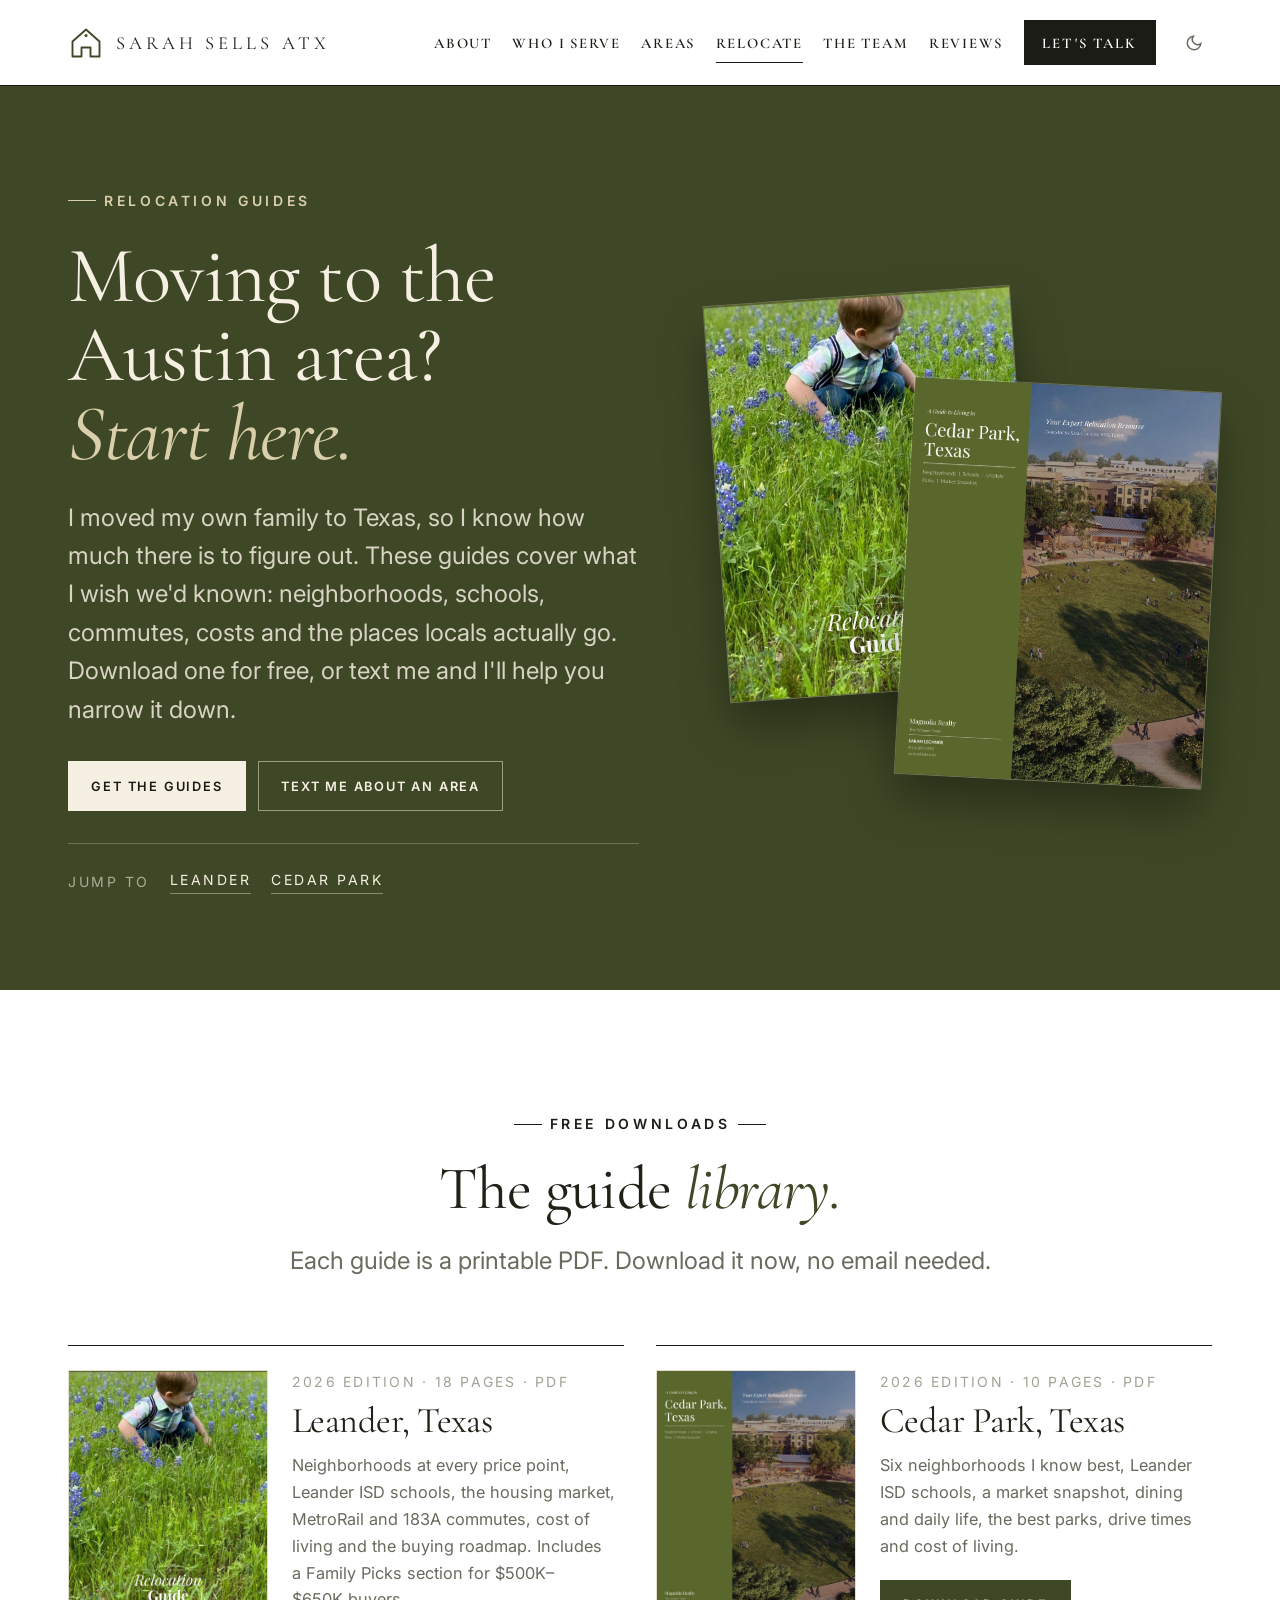
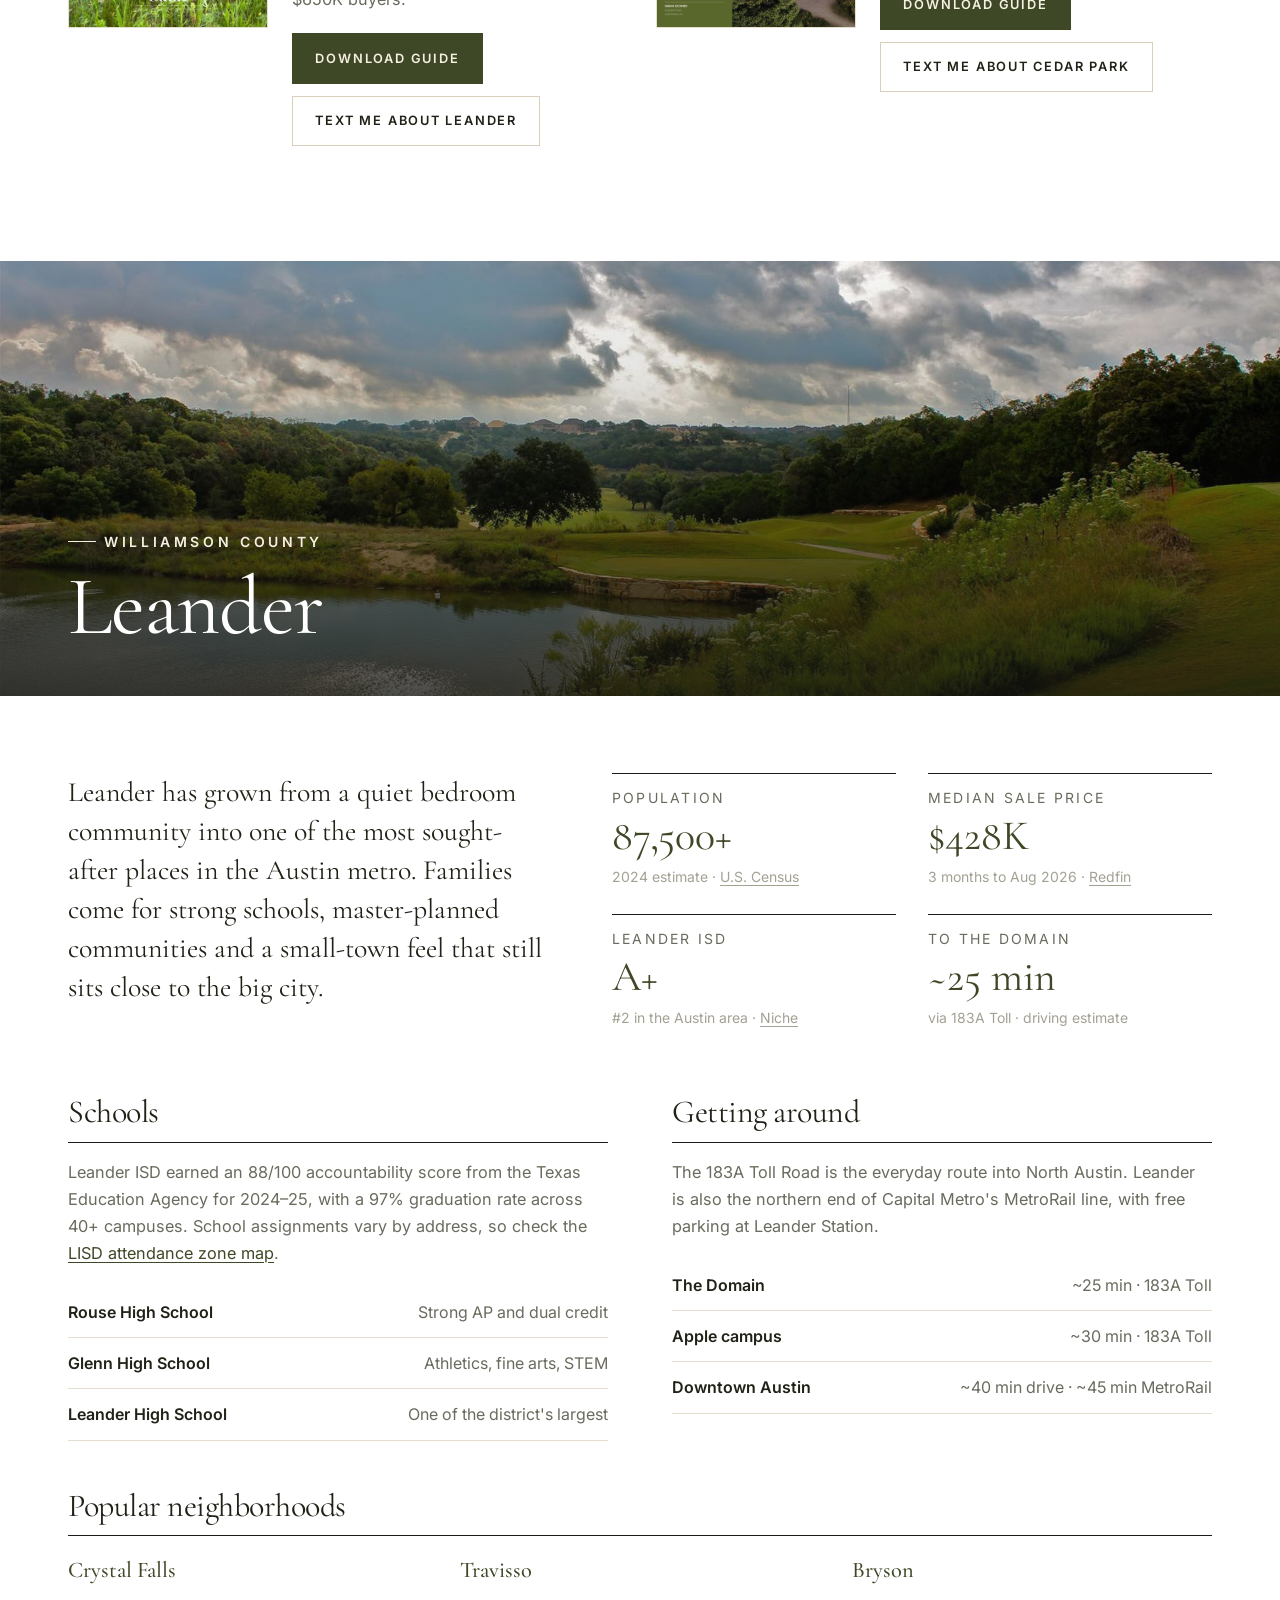
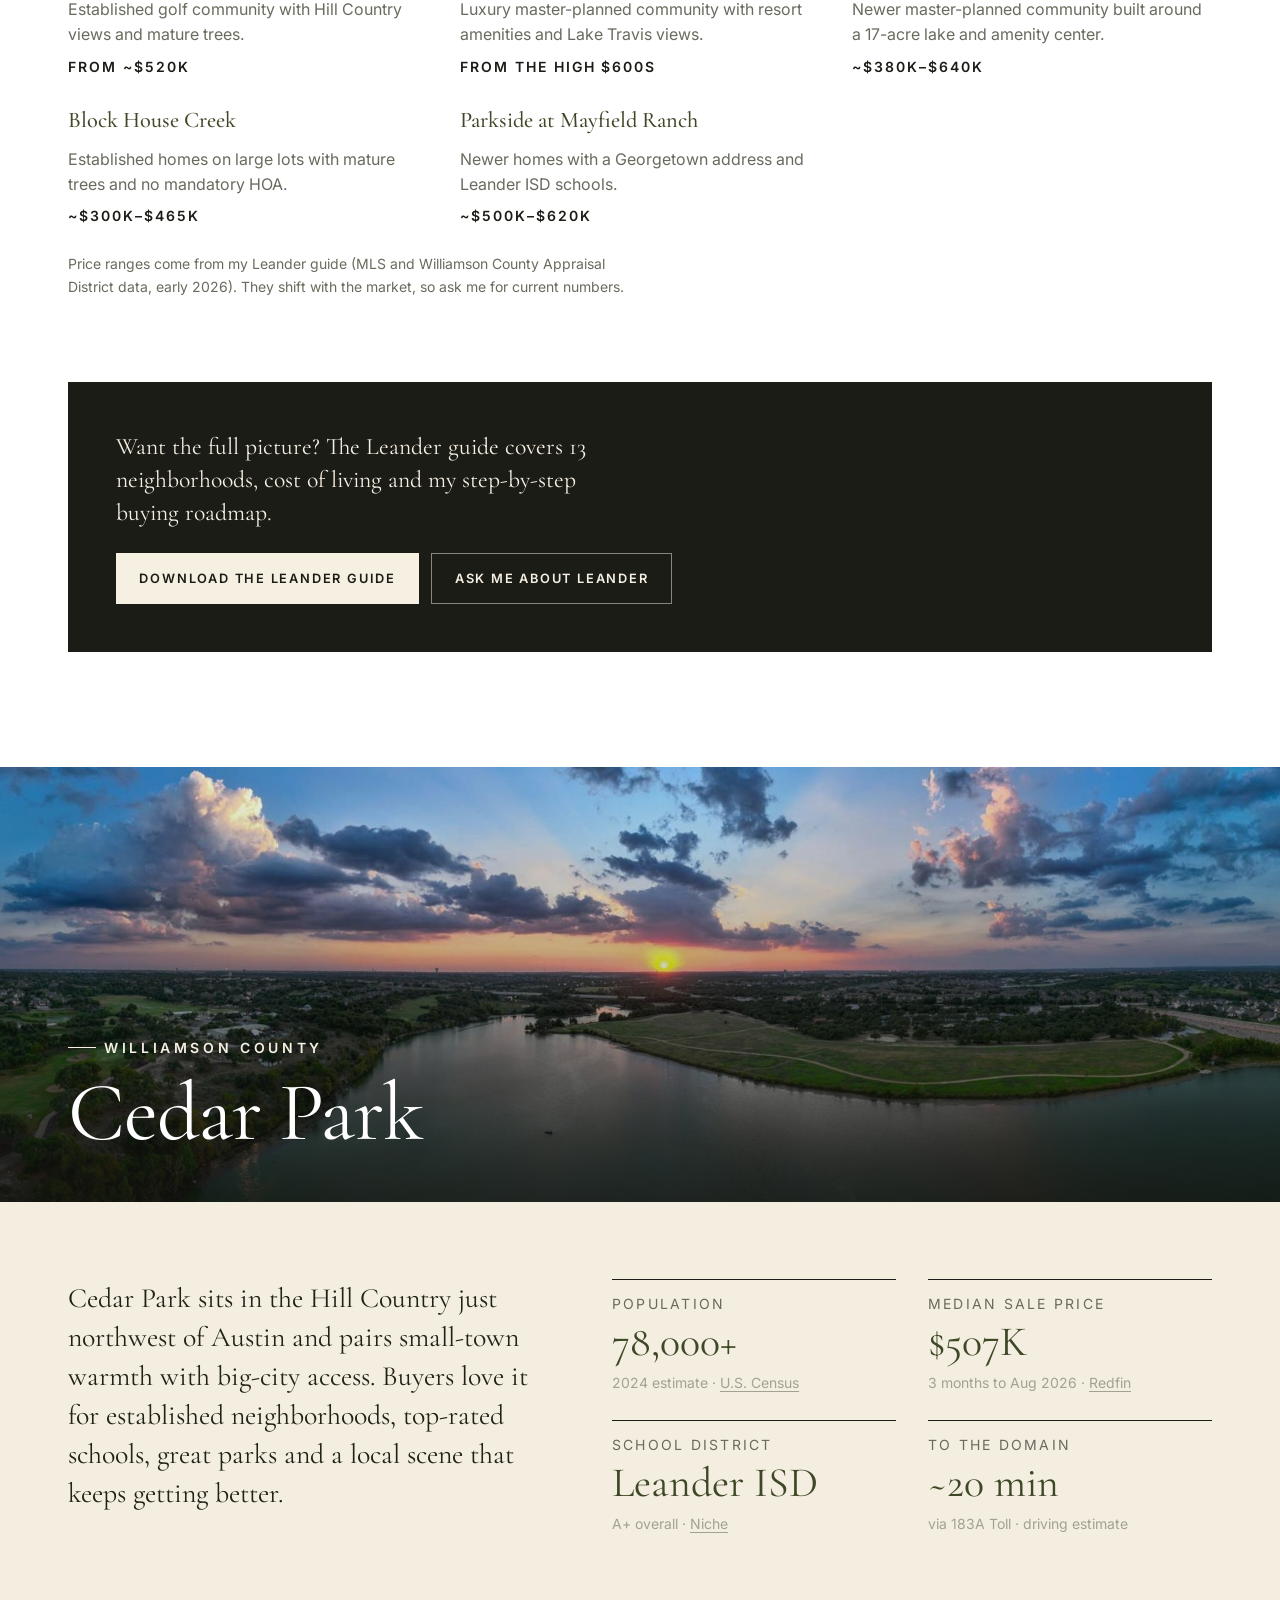
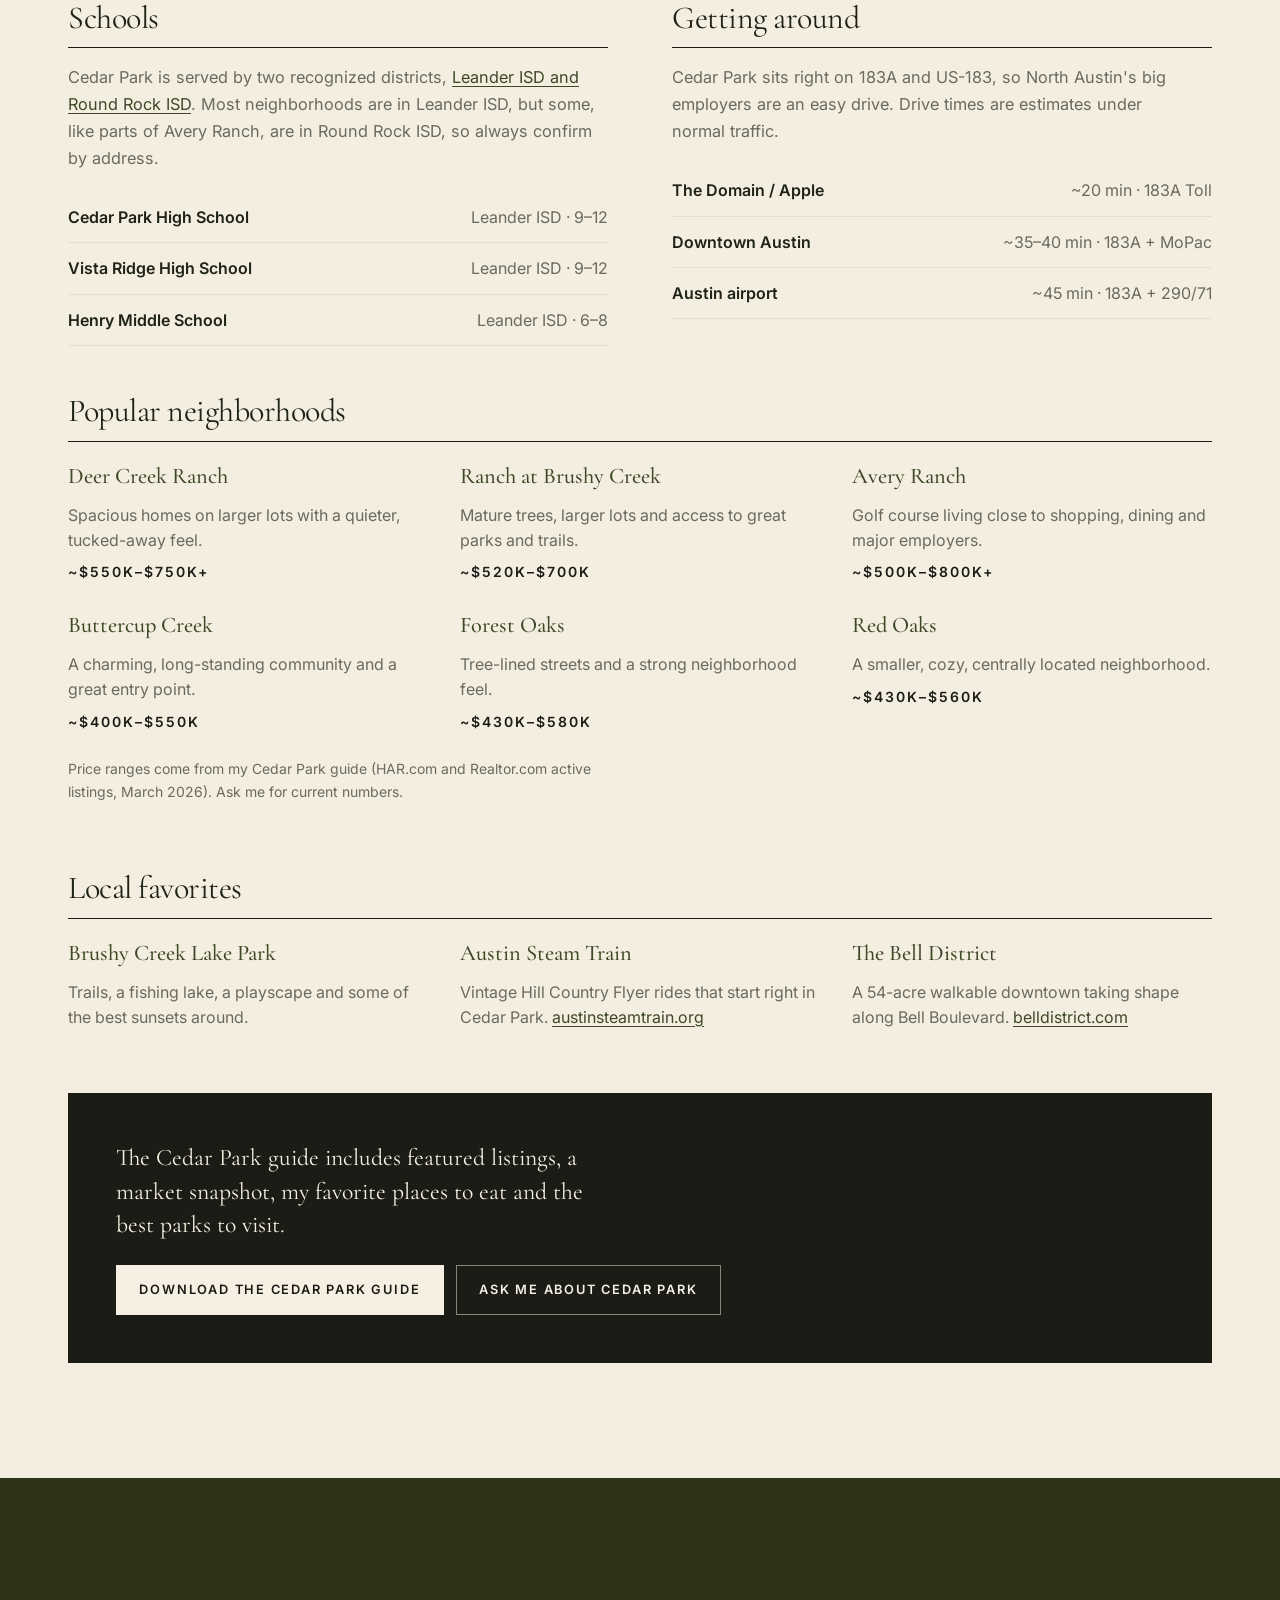
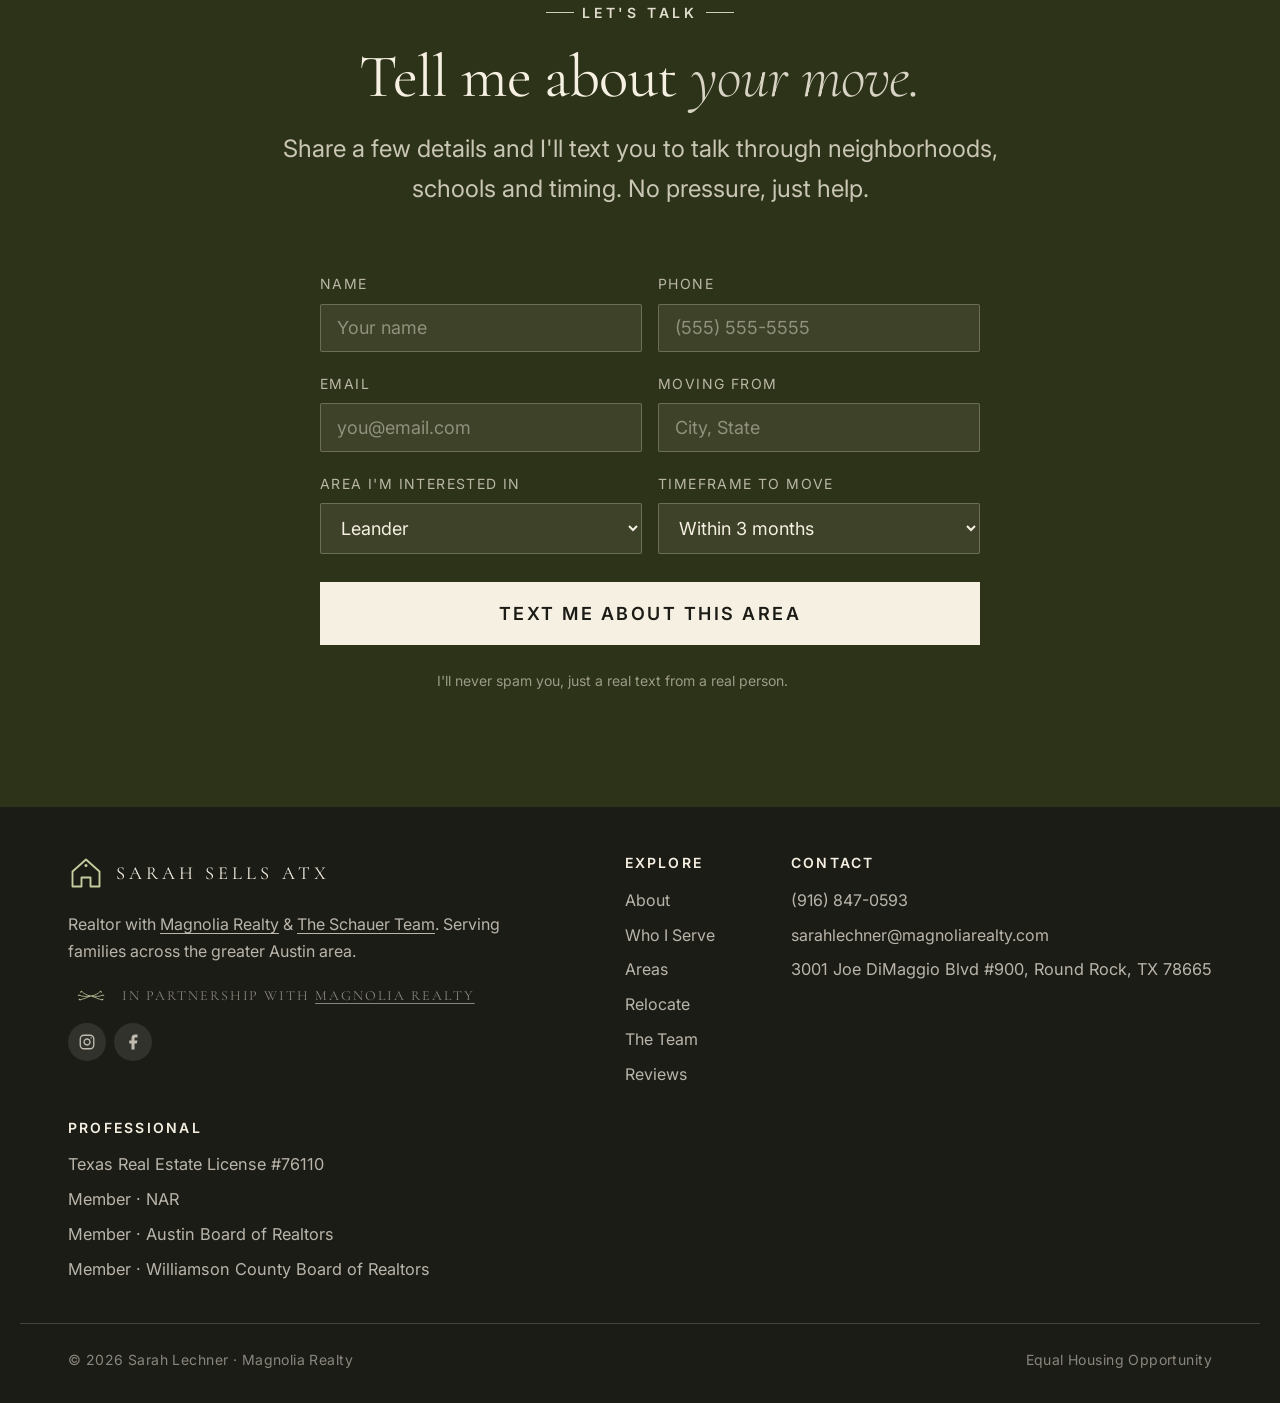
==== relocate/index.html @ 3e6d8629 "Add Relocate page with Leander (combined) and Cedar Park guides, area overviews, lead form; add Relo" ====
<!doctype html>
<html lang="en">
<head>
  <meta charset="utf-8" />
  <meta name="viewport" content="width=device-width, initial-scale=1" />
  <title>Relocating to Leander &amp; Cedar Park, TX | Free Relocation Guides | Sarah Lechner</title>
  <meta name="description" content="Free relocation guides for Leander and Cedar Park, Texas from Sarah Lechner, Realtor with Magnolia Realty and The Schauer Team. Neighborhoods, schools, commutes and cost of living." />
  <meta name="theme-color" content="#3f4826" />
  <meta property="og:type" content="website" />
  <meta property="og:title" content="Relocation Guides | Sarah Sells ATX" />
  <meta property="og:description" content="Free Leander and Cedar Park relocation guides: neighborhoods, schools, commutes and cost of living." />
  <meta property="og:image" content="https://www.sarahsellsatx.com/assets/images/relocate/leander-area.jpg" />
  <meta property="og:url" content="https://www.sarahsellsatx.com/relocate/" />
  <link rel="icon" type="image/svg+xml" href="../assets/favicon.svg" />
  <link rel="icon" type="image/png" sizes="32x32" href="../assets/favicon-32.png" />
  <link rel="apple-touch-icon" sizes="180x180" href="../assets/apple-touch-icon.png" />
  <link rel="preconnect" href="https://fonts.googleapis.com" />
  <link rel="preconnect" href="https://fonts.gstatic.com" crossorigin />
  <link href="https://fonts.googleapis.com/css2?family=Cormorant+Garamond:ital,wght@0,400;0,500;0,600;1,400;1,500&family=Fraunces:ital,opsz,wght@0,9..144,300..600;1,9..144,300..600&family=Inter:wght@400;500;600&display=swap" rel="stylesheet" />
  <link rel="stylesheet" href="../styles.css" />
  <link rel="stylesheet" href="../styles-open-house.css" />
  <link rel="stylesheet" href="../styles-relocate.css" />
</head>
<body>
  <header class="site-header" id="top">
    <div class="container inner">
      <a href="../index.html#top" class="brand" aria-label="Sarah Sells ATX, home">
        <svg class="brand-mark" viewBox="0 0 48 48" fill="none" xmlns="http://www.w3.org/2000/svg" aria-hidden="true">
          <path d="M24 6 L6 22 V42 H18 V30 H30 V42 H42 V22 Z" stroke="currentColor" stroke-width="2.5" stroke-linejoin="round"/>
          <circle cx="24" cy="14" r="2" fill="currentColor"/>
        </svg>
        <span class="brand-text">Sarah Sells ATX</span>
      </a>

      <nav class="nav" id="primary-nav" aria-label="Primary">
        <a href="../index.html#about">About</a>
        <a href="../index.html#serve">Who I Serve</a>
        <a href="../index.html#areas">Areas</a>
        <a href="./" aria-current="page">Relocate</a>
        <a href="../index.html#team">The Team</a>
        <a href="../index.html#reviews">Reviews</a>
        <a href="#connect" class="nav-cta">Let's talk</a>
        <button class="theme-toggle" data-theme-toggle aria-label="Switch to dark mode">
          <svg width="18" height="18" viewBox="0 0 24 24" fill="none" stroke="currentColor" stroke-width="2"><path d="M21 12.79A9 9 0 1 1 11.21 3 7 7 0 0 0 21 12.79z"/></svg>
        </button>
      </nav>

      <button class="menu-toggle" aria-label="Open menu" aria-expanded="false" aria-controls="primary-nav">
        <svg width="20" height="20" viewBox="0 0 24 24" fill="none" stroke="currentColor" stroke-width="2" stroke-linecap="round"><path d="M3 6h18M3 12h18M3 18h18"/></svg>
      </button>
    </div>
  </header>

  <main>
    <!-- ============ HERO ============ -->
    <section class="rl-hero">
      <div class="container rl-hero-grid">
        <div class="rl-hero-copy">
          <span class="eyebrow">Relocation Guides</span>
          <h1>Moving to the Austin area? <em>Start here.</em></h1>
          <p class="rl-lede">I moved my own family to Texas, so I know how much there is to figure out. These guides cover what I wish we'd known: neighborhoods, schools, commutes, costs and the places locals actually go. Download one for free, or text me and I'll help you narrow it down.</p>
          <div class="rl-hero-cta">
            <a href="#guides" class="btn btn--primary">Get the guides</a>
            <a href="#connect" class="btn btn--ghost">Text me about an area</a>
          </div>
          <nav class="rl-jump" aria-label="Jump to an area">
            <span>Jump to</span>
            <a href="#leander">Leander</a>
            <a href="#cedar-park">Cedar Park</a>
          </nav>
        </div>
        <div class="rl-hero-covers" aria-hidden="true">
          <img src="../assets/images/relocate/leander-guide-cover.jpg" alt="" class="rl-cover rl-cover--back" width="935" height="1210" />
          <img src="../assets/images/relocate/cedar-park-guide-cover.jpg" alt="" class="rl-cover rl-cover--front" width="935" height="1210" />
        </div>
      </div>
    </section>

    <!-- ============ GUIDE LIBRARY ============ -->
    <section class="rl-guides" id="guides">
      <div class="container">
        <div class="section-header" data-reveal>
          <span class="eyebrow">Free Downloads</span>
          <h2>The guide <em>library.</em></h2>
          <p>Each guide is a printable PDF. Download it now, no email needed.</p>
        </div>

        <div class="rl-guide-grid">
          <article class="rl-guide" data-reveal>
            <a href="../assets/guides/Leander-TX-Relocation-Guide-2026.pdf" target="_blank" rel="noopener" class="rl-guide-cover">
              <img src="../assets/images/relocate/leander-guide-cover.jpg" alt="Cover of the Leander, Texas Relocation Guide" loading="lazy" width="935" height="1210" />
            </a>
            <div class="rl-guide-body">
              <span class="rl-guide-meta">2026 Edition · 18 pages · PDF</span>
              <h3>Leander, Texas</h3>
              <p>Neighborhoods at every price point, Leander ISD schools, the housing market, MetroRail and 183A commutes, cost of living and the buying roadmap. Includes a Family Picks section for $500K–$650K buyers.</p>
              <div class="rl-guide-actions">
                <a href="../assets/guides/Leander-TX-Relocation-Guide-2026.pdf" download class="btn btn--primary">Download guide</a>
                <a href="#connect" class="btn btn--ghost" data-area="Leander">Text me about Leander</a>
              </div>
            </div>
          </article>

          <article class="rl-guide" data-reveal>
            <a href="../assets/guides/Cedar-Park-TX-Relocation-Guide-2026.pdf" target="_blank" rel="noopener" class="rl-guide-cover">
              <img src="../assets/images/relocate/cedar-park-guide-cover.jpg" alt="Cover of the Cedar Park, Texas Relocation Guide" loading="lazy" width="935" height="1210" />
            </a>
            <div class="rl-guide-body">
              <span class="rl-guide-meta">2026 Edition · 10 pages · PDF</span>
              <h3>Cedar Park, Texas</h3>
              <p>Six neighborhoods I know best, Leander ISD schools, a market snapshot, dining and daily life, the best parks, drive times and cost of living.</p>
              <div class="rl-guide-actions">
                <a href="../assets/guides/Cedar-Park-TX-Relocation-Guide-2026.pdf" download class="btn btn--primary">Download guide</a>
                <a href="#connect" class="btn btn--ghost" data-area="Cedar Park">Text me about Cedar Park</a>
              </div>
            </div>
          </article>
        </div>
      </div>
    </section>

    <!-- ============ LEANDER ============ -->
    <section class="rl-area" id="leander">
      <div class="rl-area-banner">
        <img src="../assets/images/relocate/leander-area.jpg" alt="Hill Country view over the golf course pond at Crystal Falls in Leander" loading="lazy" />
        <div class="container rl-area-banner-inner">
          <span class="eyebrow">Williamson County</span>
          <h2>Leander</h2>
        </div>
      </div>

      <div class="container">
        <div class="rl-area-intro" data-reveal>
          <p class="rl-area-lede">Leander has grown from a quiet bedroom community into one of the most sought-after places in the Austin metro. Families come for strong schools, master-planned communities and a small-town feel that still sits close to the big city.</p>
          <dl class="rl-stats">
            <div><dt>Population</dt><dd>87,500+</dd><span>2024 estimate · <a href="https://www.census.gov/quickfacts/fact/table/leandercitytexas/PST045224" target="_blank" rel="noopener">U.S. Census</a></span></div>
            <div><dt>Median sale price</dt><dd>$428K</dd><span>3 months to Aug 2026 · <a href="https://www.redfin.com/city/30803/TX/Leander/housing-market" target="_blank" rel="noopener">Redfin</a></span></div>
            <div><dt>Leander ISD</dt><dd>A+</dd><span>#2 in the Austin area · <a href="https://www.niche.com/k12/d/leander-independent-school-district-tx/" target="_blank" rel="noopener">Niche</a></span></div>
            <div><dt>To The Domain</dt><dd>~25 min</dd><span>via 183A Toll · driving estimate</span></div>
          </dl>
        </div>

        <div class="rl-detail-grid">
          <div class="rl-detail" data-reveal>
            <h3>Schools</h3>
            <p>Leander ISD earned an 88/100 accountability score from the Texas Education Agency for 2024–25, with a 97% graduation rate across 40+ campuses. School assignments vary by address, so check the <a href="https://www.leanderisd.org/attendancezones" target="_blank" rel="noopener">LISD attendance zone map</a>.</p>
            <ul class="rl-list">
              <li><strong>Rouse High School</strong><span>Strong AP and dual credit</span></li>
              <li><strong>Glenn High School</strong><span>Athletics, fine arts, STEM</span></li>
              <li><strong>Leander High School</strong><span>One of the district's largest</span></li>
            </ul>
          </div>

          <div class="rl-detail" data-reveal>
            <h3>Getting around</h3>
            <p>The 183A Toll Road is the everyday route into North Austin. Leander is also the northern end of Capital Metro's MetroRail line, with free parking at Leander Station.</p>
            <ul class="rl-list">
              <li><strong>The Domain</strong><span>~25 min · 183A Toll</span></li>
              <li><strong>Apple campus</strong><span>~30 min · 183A Toll</span></li>
              <li><strong>Downtown Austin</strong><span>~40 min drive · ~45 min MetroRail</span></li>
            </ul>
          </div>

          <div class="rl-detail rl-detail--wide" data-reveal>
            <h3>Popular neighborhoods</h3>
            <ul class="rl-hoods">
              <li><strong>Crystal Falls</strong><span>Established golf community with Hill Country views and mature trees.</span><em>From ~$520K</em></li>
              <li><strong>Travisso</strong><span>Luxury master-planned community with resort amenities and Lake Travis views.</span><em>From the high $600s</em></li>
              <li><strong>Bryson</strong><span>Newer master-planned community built around a 17-acre lake and amenity center.</span><em>~$380K–$640K</em></li>
              <li><strong>Block House Creek</strong><span>Established homes on large lots with mature trees and no mandatory HOA.</span><em>~$300K–$465K</em></li>
              <li><strong>Parkside at Mayfield Ranch</strong><span>Newer homes with a Georgetown address and Leander ISD schools.</span><em>~$500K–$620K</em></li>
            </ul>
            <p class="rl-note">Price ranges come from my Leander guide (MLS and Williamson County Appraisal District data, early 2026). They shift with the market, so ask me for current numbers.</p>
          </div>
        </div>

        <div class="rl-area-cta" data-reveal>
          <p>Want the full picture? The Leander guide covers 13 neighborhoods, cost of living and my step-by-step buying roadmap.</p>
          <div class="rl-guide-actions">
            <a href="../assets/guides/Leander-TX-Relocation-Guide-2026.pdf" download class="btn btn--primary">Download the Leander guide</a>
            <a href="#connect" class="btn btn--ghost" data-area="Leander">Ask me about Leander</a>
          </div>
        </div>
      </div>
    </section>

    <!-- ============ CEDAR PARK ============ -->
    <section class="rl-area rl-area--alt" id="cedar-park">
      <div class="rl-area-banner">
        <img src="../assets/images/relocate/cedar-park-area.jpg" alt="Aerial view of Brushy Creek Lake Park at sunset in Cedar Park" loading="lazy" />
        <div class="container rl-area-banner-inner">
          <span class="eyebrow">Williamson County</span>
          <h2>Cedar Park</h2>
        </div>
      </div>

      <div class="container">
        <div class="rl-area-intro" data-reveal>
          <p class="rl-area-lede">Cedar Park sits in the Hill Country just northwest of Austin and pairs small-town warmth with big-city access. Buyers love it for established neighborhoods, top-rated schools, great parks and a local scene that keeps getting better.</p>
          <dl class="rl-stats">
            <div><dt>Population</dt><dd>78,000+</dd><span>2024 estimate · <a href="https://www.census.gov/quickfacts/fact/table/cedarparkcitytexas/PST045224" target="_blank" rel="noopener">U.S. Census</a></span></div>
            <div><dt>Median sale price</dt><dd>$507K</dd><span>3 months to Aug 2026 · <a href="https://www.redfin.com/city/30813/TX/Cedar-Park/housing-market" target="_blank" rel="noopener">Redfin</a></span></div>
            <div><dt>School district</dt><dd>Leander ISD</dd><span>A+ overall · <a href="https://www.niche.com/k12/d/leander-independent-school-district-tx/" target="_blank" rel="noopener">Niche</a></span></div>
            <div><dt>To The Domain</dt><dd>~20 min</dd><span>via 183A Toll · driving estimate</span></div>
          </dl>
        </div>

        <div class="rl-detail-grid">
          <div class="rl-detail" data-reveal>
            <h3>Schools</h3>
            <p>Cedar Park is served by two recognized districts, <a href="https://www.cedarparktexas.gov/907/Cedar-Park-50th-Anniversary" target="_blank" rel="noopener">Leander ISD and Round Rock ISD</a>. Most neighborhoods are in Leander ISD, but some, like parts of Avery Ranch, are in Round Rock ISD, so always confirm by address.</p>
            <ul class="rl-list">
              <li><strong>Cedar Park High School</strong><span>Leander ISD · 9–12</span></li>
              <li><strong>Vista Ridge High School</strong><span>Leander ISD · 9–12</span></li>
              <li><strong>Henry Middle School</strong><span>Leander ISD · 6–8</span></li>
            </ul>
          </div>

          <div class="rl-detail" data-reveal>
            <h3>Getting around</h3>
            <p>Cedar Park sits right on 183A and US-183, so North Austin's big employers are an easy drive. Drive times are estimates under normal traffic.</p>
            <ul class="rl-list">
              <li><strong>The Domain / Apple</strong><span>~20 min · 183A Toll</span></li>
              <li><strong>Downtown Austin</strong><span>~35–40 min · 183A + MoPac</span></li>
              <li><strong>Austin airport</strong><span>~45 min · 183A + 290/71</span></li>
            </ul>
          </div>

          <div class="rl-detail rl-detail--wide" data-reveal>
            <h3>Popular neighborhoods</h3>
            <ul class="rl-hoods">
              <li><strong>Deer Creek Ranch</strong><span>Spacious homes on larger lots with a quieter, tucked-away feel.</span><em>~$550K–$750K+</em></li>
              <li><strong>Ranch at Brushy Creek</strong><span>Mature trees, larger lots and access to great parks and trails.</span><em>~$520K–$700K</em></li>
              <li><strong>Avery Ranch</strong><span>Golf course living close to shopping, dining and major employers.</span><em>~$500K–$800K+</em></li>
              <li><strong>Buttercup Creek</strong><span>A charming, long-standing community and a great entry point.</span><em>~$400K–$550K</em></li>
              <li><strong>Forest Oaks</strong><span>Tree-lined streets and a strong neighborhood feel.</span><em>~$430K–$580K</em></li>
              <li><strong>Red Oaks</strong><span>A smaller, cozy, centrally located neighborhood.</span><em>~$430K–$560K</em></li>
            </ul>
            <p class="rl-note">Price ranges come from my Cedar Park guide (HAR.com and Realtor.com active listings, March 2026). Ask me for current numbers.</p>
          </div>

          <div class="rl-detail rl-detail--wide" data-reveal>
            <h3>Local favorites</h3>
            <ul class="rl-hoods rl-hoods--3">
              <li><strong>Brushy Creek Lake Park</strong><span>Trails, a fishing lake, a playscape and some of the best sunsets around.</span></li>
              <li><strong>Austin Steam Train</strong><span>Vintage Hill Country Flyer rides that start right in Cedar Park. <a href="https://austinsteamtrain.org" target="_blank" rel="noopener">austinsteamtrain.org</a></span></li>
              <li><strong>The Bell District</strong><span>A 54-acre walkable downtown taking shape along Bell Boulevard. <a href="https://belldistrict.com" target="_blank" rel="noopener">belldistrict.com</a></span></li>
            </ul>
          </div>
        </div>

        <div class="rl-area-cta" data-reveal>
          <p>The Cedar Park guide includes featured listings, a market snapshot, my favorite places to eat and the best parks to visit.</p>
          <div class="rl-guide-actions">
            <a href="../assets/guides/Cedar-Park-TX-Relocation-Guide-2026.pdf" download class="btn btn--primary">Download the Cedar Park guide</a>
            <a href="#connect" class="btn btn--ghost" data-area="Cedar Park">Ask me about Cedar Park</a>
          </div>
        </div>
      </div>
    </section>

    <!-- ============ CONNECT FORM ============ -->
    <section class="oh-form-section" id="connect">
      <div class="container">
        <div class="section-header" data-reveal>
          <span class="eyebrow">Let's Talk</span>
          <h2>Tell me about <em>your move.</em></h2>
          <p>Share a few details and I'll text you to talk through neighborhoods, schools and timing. No pressure, just help.</p>
        </div>

        <form class="oh-form" action="https://formsubmit.co/sarahlechner@magnoliarealty.com" method="POST">
          <input type="text" name="_honey" class="oh-honey" tabindex="-1" autocomplete="off" />
          <input type="hidden" name="_subject" value="New relocation lead from SarahSellsATX.com" />
          <input type="hidden" name="_template" value="table" />
          <input type="hidden" name="_captcha" value="false" />
          <input type="hidden" name="_next" value="https://www.sarahsellsatx.com/relocate/thank-you.html" />

          <div class="oh-form-row">
            <div class="oh-field">
              <label for="name">Name</label>
              <input type="text" id="name" name="Name" placeholder="Your name" autocomplete="name" required />
            </div>
            <div class="oh-field">
              <label for="phone">Phone</label>
              <input type="tel" id="phone" name="Phone" placeholder="(555) 555-5555" autocomplete="tel" required />
            </div>
          </div>

          <div class="oh-form-row">
            <div class="oh-field">
              <label for="email">Email</label>
              <input type="email" id="email" name="Email" placeholder="you@email.com" autocomplete="email" required />
            </div>
            <div class="oh-field">
              <label for="from">Moving from</label>
              <input type="text" id="from" name="Moving From" placeholder="City, State" />
            </div>
          </div>

          <div class="oh-form-row">
            <div class="oh-field">
              <label for="area">Area I'm interested in</label>
              <select id="area" name="Area">
                <option>Leander</option>
                <option>Cedar Park</option>
                <option>Another Austin-area city</option>
                <option>Not sure yet</option>
              </select>
            </div>
            <div class="oh-field">
              <label for="timeframe">Timeframe to move</label>
              <select id="timeframe" name="Timeframe">
                <option>Within 3 months</option>
                <option>3–6 months</option>
                <option>6–12 months</option>
                <option>Just researching</option>
              </select>
            </div>
          </div>

          <button type="submit" class="btn btn--accent">Text me about this area</button>
          <p class="oh-form-note">I'll never spam you, just a real text from a real person.</p>
        </form>
      </div>
    </section>
  </main>


  <footer class="site-footer">
    <div class="container inner">
      <div class="brand-block">
        <a class="brand" href="../index.html#top">
          <svg class="brand-mark" viewBox="0 0 48 48" fill="none" aria-hidden="true">
            <path d="M24 6 L6 22 V42 H18 V30 H30 V42 H42 V22 Z" stroke="currentColor" stroke-width="2.5" stroke-linejoin="round"/>
            <circle cx="24" cy="14" r="2" fill="currentColor"/>
          </svg>
          <span class="brand-text">Sarah Sells ATX</span>
        </a>
        <p>Realtor with <a href="https://sarahlechner.magnoliarealty.com/agents/2082897/Sarah+Lechner" target="_blank" rel="noopener" style="text-decoration:underline;text-underline-offset:3px">Magnolia Realty</a> &amp; <a href="https://www.schauerteamrealty.com/" target="_blank" rel="noopener" style="text-decoration:underline;text-underline-offset:3px">The Schauer Team</a>. Serving families across the greater Austin area.</p>
        <div class="magnolia-badge">
          <svg class="magnolia-badge-wreath" viewBox="0 0 120 40" fill="none" aria-hidden="true">
            <g stroke="currentColor" stroke-width="2" stroke-linecap="round" fill="none">
              <path d="M58 20 C 50 18, 42 15, 36 8"/>
              <path d="M58 20 C 48 22, 38 22, 30 18"/>
              <path d="M58 20 C 50 24, 40 28, 32 30"/>
            </g>
            <g fill="currentColor">
              <ellipse cx="34" cy="9" rx="3" ry="1.4" transform="rotate(-40 34 9)"/>
              <ellipse cx="28" cy="18" rx="3" ry="1.4" transform="rotate(-6 28 18)"/>
              <ellipse cx="30" cy="29" rx="3" ry="1.4" transform="rotate(32 30 29)"/>
            </g>
            <g stroke="currentColor" stroke-width="2" stroke-linecap="round" fill="none" transform="translate(120,0) scale(-1,1)">
              <path d="M58 20 C 50 18, 42 15, 36 8"/>
              <path d="M58 20 C 48 22, 38 22, 30 18"/>
              <path d="M58 20 C 50 24, 40 28, 32 30"/>
            </g>
            <g fill="currentColor" transform="translate(120,0) scale(-1,1)">
              <ellipse cx="34" cy="9" rx="3" ry="1.4" transform="rotate(-40 34 9)"/>
              <ellipse cx="28" cy="18" rx="3" ry="1.4" transform="rotate(-6 28 18)"/>
              <ellipse cx="30" cy="29" rx="3" ry="1.4" transform="rotate(32 30 29)"/>
            </g>
          </svg>
          <span>In partnership with <a href="https://sarahlechner.magnoliarealty.com/agents/2082897/Sarah+Lechner" target="_blank" rel="noopener">Magnolia Realty</a></span>
        </div>
        <div class="social">
          <a href="https://www.instagram.com/sarahlechner_magnoliarealty/" target="_blank" rel="noopener" aria-label="Sarah on Instagram">
            <svg width="18" height="18" viewBox="0 0 24 24" fill="none" stroke="currentColor" stroke-width="1.8" stroke-linecap="round" stroke-linejoin="round"><rect x="3" y="3" width="18" height="18" rx="5"/><path d="M16 11.37A4 4 0 1 1 12.63 8 4 4 0 0 1 16 11.37z"/><line x1="17.5" y1="6.5" x2="17.51" y2="6.5"/></svg>
          </a>
          <a href="https://www.facebook.com/sarah.copeland.391/" target="_blank" rel="noopener" aria-label="Sarah on Facebook">
            <svg width="18" height="18" viewBox="0 0 24 24" fill="currentColor"><path d="M18 2h-3a5 5 0 0 0-5 5v3H7v4h3v8h4v-8h3l1-4h-4V7a1 1 0 0 1 1-1h3z"/></svg>
          </a>
        </div>
      </div>

      <div class="footer-col">
        <h4>Explore</h4>
        <ul>
          <li><a href="../index.html#about">About</a></li>
          <li><a href="../index.html#serve">Who I Serve</a></li>
          <li><a href="../index.html#areas">Areas</a></li>
          <li><a href="./">Relocate</a></li>
          <li><a href="../index.html#team">The Team</a></li>
          <li><a href="../index.html#reviews">Reviews</a></li>
        </ul>
      </div>

      <div class="footer-col">
        <h4>Contact</h4>
        <ul>
          <li><a href="tel:+19168470593">(916) 847-0593</a></li>
          <li><a href="mailto:sarahlechner@magnoliarealty.com">sarahlechner@magnoliarealty.com</a></li>
          <li>3001 Joe DiMaggio Blvd #900, Round Rock, TX 78665</li>
        </ul>
      </div>

      <div class="footer-col">
        <h4>Professional</h4>
        <ul>
          <li>Texas Real Estate License #76110</li>
          <li>Member · NAR</li>
          <li>Member · Austin Board of Realtors</li>
          <li>Member · Williamson County Board of Realtors</li>
        </ul>
      </div>
    </div>

    <div class="container footer-legal">
      <span>© <span id="year"></span> Sarah Lechner · Magnolia Realty</span>
      <span>Equal Housing Opportunity</span>
    </div>
  </footer>

  <script src="../main.js" defer></script>
  <script>
    document.querySelectorAll('[data-area]').forEach(function (a) {
      a.addEventListener('click', function () {
        var s = document.getElementById('area'); if (s) s.value = a.getAttribute('data-area');
      });
    });
  </script>
</body>
</html>
---- styles.css ----
/* =================================================================
   Sarah Sells ATX - Warm, editorial palette
   Display: Fraunces (serif), Body: Inter
   Signature: olive green + rich black + warm cream/white
   Palette references: Magnolia Realty (magnoliarealty.com) olive/cream/serif
   identity, and The Schauer Team (schauerteamrealty.com) black/white/
   minimalist typographic treatment.
   ================================================================= */

/* ----- Tokens ----- */
:root, [data-theme="light"] {
  /* Type scale */
  --text-xs:   clamp(0.75rem, 0.7rem + 0.25vw, 0.875rem);
  --text-sm:   clamp(0.875rem, 0.8rem + 0.35vw, 1rem);
  --text-base: clamp(1rem, 0.95rem + 0.25vw, 1.125rem);
  --text-lg:   clamp(1.125rem, 1rem + 0.75vw, 1.5rem);
  --text-xl:   clamp(1.5rem, 1.2rem + 1.25vw, 2.25rem);
  --text-2xl:  clamp(2rem, 1.2rem + 2.5vw, 3.5rem);
  --text-3xl:  clamp(2.5rem, 1rem + 4vw, 5rem);
  --text-hero: clamp(3rem, 1.5rem + 5.5vw, 6.5rem);

  /* Spacing */
  --space-1: 0.25rem; --space-2: 0.5rem; --space-3: 0.75rem;
  --space-4: 1rem; --space-5: 1.25rem; --space-6: 1.5rem;
  --space-8: 2rem; --space-10: 2.5rem; --space-12: 3rem;
  --space-16: 4rem; --space-20: 5rem; --space-24: 6rem; --space-32: 8rem;

  /* Light palette - warm cream, deep olive, rich black (Magnolia Realty palette) */
  --color-bg: #ffffff;
  --color-surface: #faf8f1;
  --color-surface-2: #ffffff;
  --color-surface-offset: #f3eee0;
  --color-surface-dark: #3f4826;  /* deep olive hero band */
  --color-divider: #e5ddcd;
  --color-border: #d9cfba;

  --color-text: #1f2216;
  --color-text-muted: #6a6a5e;
  --color-text-faint: #a3a193;
  --color-text-inverse: #f6f0e2;

  --color-primary: #3f4826;          /* olive */
  --color-primary-hover: #525b30;
  --color-primary-active: #2d3319;
  --color-primary-highlight: #d8dbc1;

  --color-accent: #1c1c17;           /* rich black, warm undertone */
  --color-accent-hover: #000000;
  --color-accent-soft: #e9e2cc;      /* soft cream-putty */

  --radius-sm: 0.375rem;
  --radius-md: 0.5rem;
  --radius-lg: 0.75rem;
  --radius-xl: 1.25rem;
  --radius-full: 9999px;

  --transition: 200ms cubic-bezier(0.16, 1, 0.3, 1);

  --shadow-sm: 0 1px 2px rgba(48, 45, 30, 0.06);
  --shadow-md: 0 6px 20px rgba(48, 45, 30, 0.08);
  --shadow-lg: 0 20px 48px rgba(48, 45, 30, 0.14);

  --content-narrow: 720px;
  --content-default: 1040px;
  --content-wide: 1240px;

  --font-display: 'Cormorant Garamond', 'Fraunces', 'Source Serif 4', Georgia, serif;
  --font-body: 'Inter', 'Helvetica Neue', sans-serif;
}

[data-theme="dark"] {
  --color-bg: #1a1c14;
  --color-surface: #22241c;
  --color-surface-2: #282a21;
  --color-surface-offset: #2f3126;
  --color-surface-dark: #111310;
  --color-divider: #3a3c31;
  --color-border: #494b3f;

  --color-text: #ecebe1;
  --color-text-muted: #a8a89a;
  --color-text-faint: #6c6c60;
  --color-text-inverse: #1a1c14;

  --color-primary: #c4cd9e;
  --color-primary-hover: #dae2b8;
  --color-primary-active: #a6af82;
  --color-primary-highlight: #3e4530;

  --color-accent: #d9cfab;           /* soft gold-cream for dark bg */
  --color-accent-hover: #efe6c8;
  --color-accent-soft: #34301e;

  --shadow-sm: 0 1px 2px rgba(0,0,0,0.3);
  --shadow-md: 0 6px 20px rgba(0,0,0,0.35);
  --shadow-lg: 0 20px 48px rgba(0,0,0,0.5);
}

/* ----- Reset & base ----- */
*, *::before, *::after { box-sizing: border-box; margin: 0; padding: 0; }

html {
  -webkit-font-smoothing: antialiased;
  -moz-osx-font-smoothing: grayscale;
  text-rendering: optimizeLegibility;
  scroll-behavior: smooth;
  scroll-padding-top: 88px;
}

body {
  min-height: 100dvh;
  font-family: var(--font-body);
  font-size: var(--text-base);
  line-height: 1.65;
  color: var(--color-text);
  background: var(--color-bg);
  transition: background var(--transition), color var(--transition);
}

img, picture, video, svg { display: block; max-width: 100%; height: auto; }
button { cursor: pointer; background: none; border: none; font: inherit; color: inherit; }
a { color: inherit; text-decoration: none; }

h1, h2, h3, h4 {
  font-family: var(--font-display);
  font-weight: 400;
  line-height: 1.08;
  letter-spacing: -0.015em;
  text-wrap: balance;
  color: var(--color-text);
}

p { text-wrap: pretty; max-width: 65ch; }

::selection {
  background: var(--color-primary-highlight);
  color: var(--color-text);
}

:focus-visible {
  outline: 2px solid var(--color-accent);
  outline-offset: 3px;
  border-radius: var(--radius-sm);
}

@media (prefers-reduced-motion: reduce) {
  *, *::before, *::after {
    animation-duration: 0.01ms !important;
    transition-duration: 0.01ms !important;
    scroll-behavior: auto !important;
  }
}

/* ----- Layout helpers ----- */
.container {
  width: 100%;
  max-width: var(--content-wide);
  margin-inline: auto;
  padding-inline: clamp(var(--space-5), 4vw, var(--space-12));
}

.container--narrow { max-width: var(--content-narrow); }
.container--default { max-width: var(--content-default); }

.eyebrow {
  display: inline-flex;
  align-items: center;
  gap: var(--space-2);
  font-family: var(--font-body);
  font-size: var(--text-xs);
  letter-spacing: 0.2em;
  text-transform: uppercase;
  font-weight: 500;
  color: var(--color-accent);
}
.eyebrow::before {
  content: '';
  width: 28px;
  height: 1px;
  background: var(--color-accent);
}

/* ----- Header ----- */
.site-header {
  position: sticky;
  top: 0;
  z-index: 50;
  background: color-mix(in oklab, var(--color-bg) 88%, transparent);
  backdrop-filter: saturate(140%) blur(14px);
  -webkit-backdrop-filter: saturate(140%) blur(14px);
  border-bottom: 1px solid transparent;
  transition: border-color var(--transition), background var(--transition);
}
.site-header.scrolled {
  border-bottom-color: var(--color-divider);
}

.site-header .inner {
  display: flex;
  align-items: center;
  justify-content: space-between;
  gap: var(--space-6);
  padding-block: var(--space-5);
}

.brand {
  display: inline-flex;
  align-items: center;
  gap: var(--space-3);
  color: var(--color-primary);
}
.brand-mark { width: 36px; height: 36px; flex-shrink: 0; }
.brand-text {
  font-family: var(--font-display);
  font-size: 1.2rem;
  letter-spacing: 0.09em;
  text-transform: uppercase;
  font-weight: 300;
}

.nav {
  display: flex;
  align-items: center;
  gap: clamp(var(--space-5), 2vw, var(--space-8));
}
.nav a {
  font-size: var(--text-sm);
  font-weight: 500;
  color: var(--color-text-muted);
  position: relative;
  padding-block: var(--space-2);
}
.nav a:hover { color: var(--color-text); }
.nav a::after {
  content: '';
  position: absolute;
  left: 0; right: 0; bottom: 0;
  height: 1px;
  background: var(--color-accent);
  transform: scaleX(0);
  transform-origin: left;
  transition: transform var(--transition);
}
.nav a:hover::after { transform: scaleX(1); }

.nav-cta {
  display: inline-flex;
  align-items: center;
  gap: var(--space-2);
  padding: 0.6rem 1.25rem;
  background: transparent;
  color: var(--color-accent-hover);
  border: 1.5px solid var(--color-accent-hover);
  border-radius: var(--radius-full);
  font-size: var(--text-sm);
  font-weight: 600;
  letter-spacing: 0.01em;
  transition: background var(--transition), color var(--transition),
              transform var(--transition), border-color var(--transition);
}
.nav-cta:hover {
  background: var(--color-accent-hover);
  color: #ffffff;
  transform: translateY(-1px);
}
.nav-cta::after { display: none; }
[data-theme="dark"] .nav-cta {
  color: var(--color-accent);
  border-color: var(--color-accent);
  background: transparent;
}
[data-theme="dark"] .nav-cta:hover {
  background: var(--color-accent);
  color: var(--color-text-inverse);
}

.theme-toggle {
  width: 36px; height: 36px;
  display: inline-flex;
  align-items: center; justify-content: center;
  border-radius: var(--radius-full);
  color: var(--color-text-muted);
  transition: background var(--transition), color var(--transition);
}
.theme-toggle:hover {
  background: var(--color-surface-offset);
  color: var(--color-text);
}

.menu-toggle { display: none; }

/* Mobile nav */
@media (max-width: 1180px) {
  .nav { display: none; }
  .menu-toggle {
    display: inline-flex;
    width: 40px; height: 40px;
    align-items: center; justify-content: center;
    border-radius: var(--radius-full);
    color: var(--color-text);
  }
  .menu-toggle:hover { background: var(--color-surface-offset); }
  .nav.open {
    display: flex;
    flex-direction: column;
    align-items: flex-start;
    gap: var(--space-5);
    position: absolute;
    top: 100%;
    left: 0; right: 0;
    padding: var(--space-6) clamp(var(--space-5), 4vw, var(--space-12));
    background: var(--color-surface);
    border-bottom: 1px solid var(--color-divider);
    box-shadow: var(--shadow-md);
  }
}

/* ----- Hero ----- */
.hero {
  position: relative;
  padding-block: clamp(var(--space-12), 8vw, var(--space-24));
  overflow: hidden;
}

.hero-grid {
  display: grid;
  grid-template-columns: 1.1fr 1fr;
  gap: clamp(var(--space-10), 6vw, var(--space-20));
  align-items: center;
}

.hero-copy .eyebrow { margin-bottom: var(--space-6); }

.hero h1 {
  font-size: var(--text-hero);
  font-weight: 300;
  letter-spacing: -0.025em;
  line-height: 0.98;
  margin-bottom: var(--space-6);
}
.hero h1 em {
  font-style: italic;
  font-weight: 300;
  color: var(--color-accent);
}

.hero-lede {
  font-size: var(--text-lg);
  color: var(--color-text-muted);
  max-width: 48ch;
  margin-bottom: var(--space-8);
  line-height: 1.55;
}

.hero-meta {
  display: flex;
  flex-wrap: wrap;
  gap: var(--space-6) var(--space-8);
  padding-top: var(--space-6);
  border-top: 1px solid var(--color-divider);
  margin-top: var(--space-8);
}
.hero-stat .n {
  display: block;
  font-family: var(--font-display);
  font-size: 2.25rem;
  font-weight: 300;
  line-height: 1;
  color: var(--color-primary);
  margin-bottom: 0.25rem;
}
.hero-stat .l {
  font-size: var(--text-xs);
  letter-spacing: 0.14em;
  text-transform: uppercase;
  color: var(--color-text-muted);
}

.hero-cta-row {
  display: flex;
  flex-wrap: wrap;
  gap: var(--space-3);
}

.btn {
  display: inline-flex;
  align-items: center;
  gap: var(--space-2);
  padding: 0.85rem 1.4rem;
  border-radius: var(--radius-full);
  font-size: var(--text-sm);
  font-weight: 500;
  transition: background var(--transition), color var(--transition),
              transform var(--transition), box-shadow var(--transition),
              border-color var(--transition);
  border: 1px solid transparent;
}
.btn--primary {
  background: var(--color-primary);
  color: var(--color-text-inverse);
}
.btn--primary:hover {
  background: var(--color-primary-hover);
  transform: translateY(-2px);
  box-shadow: var(--shadow-md);
}
.btn--ghost {
  background: transparent;
  color: var(--color-text);
  border-color: var(--color-border);
}
.btn--ghost:hover {
  border-color: var(--color-primary);
  color: var(--color-primary);
}
.btn--accent {
  background: var(--color-accent);
  color: #fff;
}
.btn--accent:hover {
  background: var(--color-accent-hover);
  transform: translateY(-2px);
  box-shadow: var(--shadow-md);
}

/* Hero photo */
.hero-photo {
  position: relative;
  aspect-ratio: 4 / 5;
  max-width: 520px;
  margin-inline: auto;
  width: 100%;
}
.hero-photo img {
  width: 100%;
  height: 100%;
  object-fit: cover;
  border-radius: var(--radius-xl);
  box-shadow: var(--shadow-lg);
  position: relative;
  z-index: 2;
}
.hero-photo::before {
  content: '';
  position: absolute;
  inset: -18px -18px auto auto;
  width: 140px;
  height: 140px;
  background: var(--color-accent-soft);
  border-radius: var(--radius-xl);
  z-index: 1;
  opacity: 0.9;
}
.hero-photo::after {
  content: '';
  position: absolute;
  inset: auto auto -22px -22px;
  width: 170px;
  height: 170px;
  border: 2px solid var(--color-primary);
  border-radius: var(--radius-xl);
  z-index: 1;
}

.hero-badge {
  position: absolute;
  top: var(--space-8);
  left: -20px;
  z-index: 3;
  background: var(--color-surface);
  border: 1px solid var(--color-divider);
  border-radius: var(--radius-full);
  padding: 0.65rem 1.1rem;
  box-shadow: var(--shadow-md);
  display: inline-flex;
  align-items: center;
  gap: var(--space-3);
  font-size: var(--text-xs);
  font-weight: 500;
  letter-spacing: 0.05em;
}
.hero-badge svg { color: var(--color-accent); }

@media (max-width: 820px) {
  .hero-grid {
    grid-template-columns: 1fr;
    gap: var(--space-12);
  }
  .hero-photo { max-width: 420px; }
  .hero-badge { left: var(--space-4); }
}

/* ----- Section ----- */
section { padding-block: clamp(var(--space-16), 9vw, var(--space-32)); }

.section-header {
  text-align: center;
  max-width: 720px;
  margin: 0 auto var(--space-16);
}
.section-header .eyebrow { justify-content: center; margin-bottom: var(--space-5); }
.section-header .eyebrow::before,
.section-header .eyebrow::after { content: ''; width: 28px; height: 1px; background: var(--color-accent); }
.section-header h2 {
  font-size: var(--text-2xl);
  font-weight: 300;
  letter-spacing: -0.02em;
  margin-bottom: var(--space-5);
}
.section-header h2 em {
  font-style: italic;
  color: var(--color-accent);
}
.section-header p {
  color: var(--color-text-muted);
  font-size: var(--text-lg);
  margin-inline: auto;
}

/* ----- About ----- */
.about {
  background: var(--color-surface);
  position: relative;
}

.about-grid {
  display: grid;
  grid-template-columns: 1fr 1.15fr;
  gap: clamp(var(--space-10), 6vw, var(--space-20));
  align-items: center;
}

.about-image {
  position: relative;
  aspect-ratio: 5/4;
  border-radius: var(--radius-xl);
  overflow: hidden;
  box-shadow: var(--shadow-lg);
}
.about-image img {
  width: 100%;
  height: 100%;
  object-fit: cover;
}

.about-copy .eyebrow { margin-bottom: var(--space-5); }
.about-copy h2 {
  font-size: var(--text-2xl);
  font-weight: 300;
  letter-spacing: -0.02em;
  margin-bottom: var(--space-6);
}
.about-copy h2 em { font-style: italic; color: var(--color-accent); }
.about-copy p {
  color: var(--color-text-muted);
  margin-bottom: var(--space-5);
  font-size: var(--text-base);
}
.about-copy p:last-child { margin-bottom: 0; }

.about-signature {
  margin-top: var(--space-8);
  padding-top: var(--space-6);
  border-top: 1px solid var(--color-divider);
  display: flex;
  align-items: center;
  gap: var(--space-4);
}
.about-signature .name {
  font-family: var(--font-display);
  font-style: italic;
  font-size: 1.4rem;
  color: var(--color-primary);
}
.about-signature .title {
  font-size: var(--text-xs);
  letter-spacing: 0.15em;
  text-transform: uppercase;
  color: var(--color-text-muted);
}

@media (max-width: 820px) {
  .about-grid { grid-template-columns: 1fr; }
}

/* ----- Serve ----- */
.serve-grid {
  display: grid;
  grid-template-columns: repeat(3, 1fr);
  gap: var(--space-8);
}
.serve-card {
  text-align: center;
}
.serve-media {
  aspect-ratio: 1/1;
  border-radius: 50%;
  overflow: hidden;
  position: relative;
  margin-inline: auto;
  max-width: 340px;
  transition: transform var(--transition);
}
.serve-media::after {
  content: '';
  position: absolute;
  inset: 0;
  border-radius: 50%;
  background: radial-gradient(circle at 50% 100%, rgba(201,106,63,0.08), transparent 60%);
  pointer-events: none;
}
.serve-card:hover .serve-media { transform: translateY(-6px); }
.serve-media img {
  width: 100%;
  height: 100%;
  object-fit: cover;
}
.serve-card h3 {
  margin-top: var(--space-6);
  font-size: var(--text-lg);
  font-weight: 500;
  font-family: var(--font-body);
  letter-spacing: 0.14em;
  text-transform: uppercase;
  color: var(--color-text);
}
.serve-card p {
  margin: var(--space-3) auto 0;
  max-width: 32ch;
  color: var(--color-text-muted);
  font-size: var(--text-sm);
}

@media (max-width: 820px) {
  .serve-grid { grid-template-columns: 1fr; gap: var(--space-10); }
}

/* ----- Areas served ----- */
/* These sections lock to the olive/cream identity regardless of theme. */
.areas {
  background: #1c1c17;
  color: #f6f0e2;
  position: relative;
}
.areas .eyebrow { color: #f6f0e2; opacity: 0.9; }
.areas .eyebrow::before,
.areas .eyebrow::after { background: #f6f0e2; opacity: 0.9; }
.areas h2 { color: #f6f0e2; }
.areas h2 em { color: #f6f0e2; font-style: italic; font-weight: 300; opacity: 0.85; }
.areas .section-header p { color: rgba(246, 240, 226, 0.78); }

.areas-list {
  display: grid;
  grid-template-columns: repeat(auto-fit, minmax(180px, 1fr));
  gap: var(--space-2) var(--space-6);
  max-width: 960px;
  margin: 0 auto;
  padding-top: var(--space-4);
}
.areas-list li {
  list-style: none;
  padding: var(--space-5) 0;
  border-top: 1px solid rgba(246, 240, 226, 0.2);
  font-family: var(--font-display);
  font-size: 1.5rem;
  font-weight: 300;
  letter-spacing: -0.01em;
  color: #f6f0e2;
  display: flex;
  align-items: center;
  justify-content: space-between;
  gap: var(--space-3);
}
.areas-list li:last-child { border-bottom: 1px solid rgba(246, 240, 226, 0.2); }
.areas-list li .zip {
  font-family: var(--font-body);
  font-size: var(--text-xs);
  letter-spacing: 0.12em;
  text-transform: uppercase;
  color: rgba(246, 240, 226, 0.6);
}

/* ----- Team ----- */
.team-intro {
  display: grid;
  grid-template-columns: 1fr 1.3fr;
  gap: clamp(var(--space-10), 6vw, var(--space-16));
  align-items: center;
  margin-bottom: var(--space-16);
}
.team-intro h2 {
  font-size: var(--text-2xl);
  font-weight: 300;
}
.team-intro h2 em { font-style: italic; color: var(--color-accent); }
.team-intro blockquote {
  font-family: var(--font-display);
  font-style: italic;
  font-size: var(--text-lg);
  line-height: 1.55;
  color: var(--color-text-muted);
  max-width: 56ch;
  padding-left: var(--space-6);
  border-left: 2px solid var(--color-accent);
}
.team-intro blockquote cite {
  display: block;
  margin-top: var(--space-3);
  font-family: var(--font-body);
  font-style: normal;
  font-size: var(--text-xs);
  letter-spacing: 0.06em;
  text-transform: uppercase;
  color: var(--color-text-faint);
}
.team-intro blockquote cite a {
  color: var(--color-text-muted);
  text-decoration: underline;
  text-underline-offset: 3px;
}
.team-intro blockquote cite a:hover { color: var(--color-accent); }
@media (max-width: 820px) {
  .team-intro { grid-template-columns: 1fr; }
}

.team-grid {
  display: grid;
  grid-template-columns: repeat(4, 1fr);
  gap: var(--space-6);
}
.team-grid.support {
  grid-template-columns: repeat(2, 1fr);
  max-width: 560px;
  margin: var(--space-10) auto 0;
}
.team-card {
  background: var(--color-surface);
  border: 1px solid var(--color-divider);
  border-radius: var(--radius-lg);
  padding: var(--space-6) var(--space-5);
  text-align: center;
  transition: border-color var(--transition), transform var(--transition), box-shadow var(--transition);
}
.team-card:hover {
  border-color: var(--color-accent);
  transform: translateY(-3px);
  box-shadow: var(--shadow-md);
}
.team-avatar {
  width: 68px; height: 68px;
  margin: 0 auto var(--space-4);
  border-radius: 50%;
  background: var(--color-primary-highlight);
  color: var(--color-primary);
  font-family: var(--font-display);
  font-size: 1.6rem;
  display: flex;
  align-items: center;
  justify-content: center;
  font-weight: 400;
}
.team-card.featured .team-avatar {
  background: var(--color-accent-soft);
  color: var(--color-accent);
}
.team-card .name {
  font-family: var(--font-display);
  font-size: 1.15rem;
  font-weight: 500;
  margin-bottom: var(--space-1);
  letter-spacing: 0.01em;
}
.team-card .role {
  font-size: var(--text-xs);
  letter-spacing: 0.14em;
  text-transform: uppercase;
  color: var(--color-text-muted);
}
.team-card.featured { border-color: var(--color-accent); }
.team-card.featured .name { color: var(--color-primary); }

@media (max-width: 1040px) {
  .team-grid { grid-template-columns: repeat(2, 1fr); }
}
@media (max-width: 560px) {
  .team-grid, .team-grid.support { grid-template-columns: 1fr; max-width: 360px; margin-inline: auto; }
}

.team-caption {
  text-align: center;
  margin-top: var(--space-6);
  font-size: var(--text-xs);
  letter-spacing: 0.16em;
  text-transform: uppercase;
  color: var(--color-text-faint);
}

/* ----- Testimonials ----- */
.reviews {
  background: var(--color-surface);
}
.reviews-summary {
  display: flex;
  flex-direction: column;
  align-items: center;
  gap: var(--space-2);
  margin-bottom: var(--space-12);
}
.stars {
  display: inline-flex;
  gap: 2px;
  color: var(--color-accent);
}
.reviews-summary .score {
  font-family: var(--font-display);
  font-size: 2.5rem;
  font-weight: 300;
}
.reviews-summary .meta {
  font-size: var(--text-sm);
  color: var(--color-text-muted);
}

.reviews-grid {
  display: grid;
  grid-template-columns: repeat(3, 1fr);
  gap: var(--space-6);
}
.review-card {
  background: var(--color-bg);
  border: 1px solid var(--color-divider);
  border-radius: var(--radius-lg);
  padding: var(--space-8) var(--space-6);
  display: flex;
  flex-direction: column;
  gap: var(--space-4);
  position: relative;
  transition: border-color var(--transition), transform var(--transition);
}
.review-card:hover { border-color: var(--color-accent); transform: translateY(-3px); }
.review-card .stars { font-size: 14px; }
.review-card blockquote {
  font-family: var(--font-display);
  font-size: 1.125rem;
  line-height: 1.5;
  font-weight: 400;
  color: var(--color-text);
  flex: 1;
}
.review-card .author {
  display: flex;
  align-items: center;
  justify-content: space-between;
  padding-top: var(--space-4);
  border-top: 1px solid var(--color-divider);
}
.review-card .author-name {
  font-weight: 500;
  font-size: var(--text-sm);
}
.review-card .author-date {
  font-size: var(--text-xs);
  color: var(--color-text-muted);
  letter-spacing: 0.05em;
}

@media (max-width: 1040px) {
  .reviews-grid { grid-template-columns: 1fr; }
}

.reviews-cta {
  text-align: center;
  margin-top: var(--space-12);
}

/* ----- Contact ----- */
/* Locked to dark-olive treatment across themes. */
.contact {
  background: #3f4826;
  color: #f6f0e2;
  text-align: center;
}
.contact .eyebrow { color: #f6f0e2; opacity: 0.9; }
.contact .eyebrow::before,
.contact .eyebrow::after { background: #f6f0e2; opacity: 0.9; }
.contact h2 {
  color: #f6f0e2;
  font-size: var(--text-3xl);
  font-weight: 300;
  line-height: 1;
  letter-spacing: -0.02em;
  margin-bottom: var(--space-6);
}
.contact h2 em { font-style: italic; color: #f6f0e2; font-weight: 300; opacity: 0.85; }
.contact p {
  color: rgba(246, 240, 226, 0.8);
  font-size: var(--text-lg);
  max-width: 56ch;
  margin: 0 auto var(--space-10);
}

.contact-methods {
  display: grid;
  grid-template-columns: repeat(3, 1fr);
  gap: var(--space-6);
  max-width: 880px;
  margin: 0 auto;
}
.contact-card {
  background: rgba(246, 240, 226, 0.06);
  border: 1px solid rgba(246, 240, 226, 0.15);
  border-radius: var(--radius-lg);
  padding: var(--space-8) var(--space-5);
  display: flex;
  flex-direction: column;
  align-items: center;
  gap: var(--space-3);
  transition: background var(--transition), border-color var(--transition), transform var(--transition);
}
.contact-card:hover {
  background: rgba(246, 240, 226, 0.12);
  border-color: #f6f0e2;
  transform: translateY(-3px);
}
.contact-card .icon {
  width: 44px; height: 44px;
  display: flex;
  align-items: center;
  justify-content: center;
  border-radius: 50%;
  background: #f6f0e2;
  color: #2d3319;
  margin-bottom: var(--space-2);
}
.contact-card .label {
  font-size: var(--text-xs);
  letter-spacing: 0.16em;
  text-transform: uppercase;
  color: rgba(246, 240, 226, 0.6);
}
.contact-card .value {
  font-family: var(--font-display);
  font-size: 1.35rem;
  color: #f6f0e2;
  line-height: 1.3;
  word-break: break-word;
}
@media (max-width: 820px) {
  .contact-methods { grid-template-columns: 1fr; }
}

/* ----- Contact social row ----- */
.contact-social {
  margin-top: var(--space-10);
  display: flex;
  flex-direction: column;
  align-items: center;
  gap: var(--space-4);
}
.contact-social-label {
  font-size: var(--text-xs);
  letter-spacing: 0.16em;
  text-transform: uppercase;
  color: rgba(246, 240, 226, 0.6);
}
.contact-social-links {
  display: inline-flex;
  gap: var(--space-3);
}
.contact-social-links a {
  display: inline-flex;
  align-items: center;
  gap: var(--space-2);
  padding: 0.65rem 1.25rem;
  border-radius: var(--radius-full);
  background: rgba(246, 240, 226, 0.08);
  border: 1px solid rgba(246, 240, 226, 0.18);
  color: #f6f0e2;
  font-size: var(--text-sm);
  font-weight: 500;
  transition: background var(--transition), border-color var(--transition), transform var(--transition);
}
.contact-social-links a:hover {
  background: rgba(246, 240, 226, 0.15);
  border-color: #f6f0e2;
  transform: translateY(-2px);
}

/* ----- Footer ----- */
.site-footer {
  background: var(--color-bg);
  border-top: 1px solid var(--color-divider);
  padding-block: var(--space-12) var(--space-8);
}
.site-footer .inner {
  display: flex;
  flex-wrap: wrap;
  justify-content: space-between;
  align-items: flex-start;
  gap: var(--space-8);
}
.site-footer .brand-block p {
  margin-top: var(--space-3);
  color: var(--color-text-muted);
  font-size: var(--text-sm);
  max-width: 48ch;
}
.magnolia-badge {
  display: flex;
  align-items: center;
  gap: var(--space-2);
  margin-top: var(--space-5);
  font-family: var(--font-display);
  font-size: var(--text-xs);
  letter-spacing: 0.14em;
  text-transform: uppercase;
  color: var(--color-text-faint);
}
.magnolia-badge-wreath { width: 46px; height: 18px; color: var(--color-primary); flex-shrink: 0; }
.team-caption-badge {
  display: flex;
  align-items: center;
  gap: var(--space-2);
  justify-content: center;
  max-width: none;
  width: 100%;
}
.team-caption-badge .magnolia-badge-wreath { width: 36px; height: 14px; }
.site-footer .social {
  display: inline-flex;
  gap: var(--space-2);
  margin-top: var(--space-4);
}
.site-footer .social a {
  width: 38px; height: 38px;
  display: inline-flex;
  align-items: center;
  justify-content: center;
  border-radius: 50%;
  background: var(--color-surface-offset);
  color: var(--color-text-muted);
  transition: background var(--transition), color var(--transition), transform var(--transition);
}
.site-footer .social a:hover {
  background: var(--color-primary);
  color: var(--color-text-inverse);
  transform: translateY(-2px);
}
.footer-col h4 {
  font-family: var(--font-body);
  font-size: var(--text-xs);
  letter-spacing: 0.16em;
  text-transform: uppercase;
  font-weight: 600;
  color: var(--color-text);
  margin-bottom: var(--space-4);
}
.footer-col ul { list-style: none; display: flex; flex-direction: column; gap: var(--space-2); }
.footer-col a {
  color: var(--color-text-muted);
  font-size: var(--text-sm);
  transition: color var(--transition);
}
.footer-col a:hover { color: var(--color-accent); }
.footer-legal {
  margin-top: var(--space-10);
  padding-top: var(--space-6);
  border-top: 1px solid var(--color-divider);
  display: flex;
  flex-wrap: wrap;
  justify-content: space-between;
  gap: var(--space-4);
  font-size: var(--text-xs);
  color: var(--color-text-faint);
  letter-spacing: 0.03em;
}

/* ----- Reveal animation ----- */
[data-reveal] {
  opacity: 0;
  transform: translateY(20px);
  transition: opacity 800ms cubic-bezier(0.16, 1, 0.3, 1),
              transform 800ms cubic-bezier(0.16, 1, 0.3, 1);
}
[data-reveal].in {
  opacity: 1;
  transform: translateY(0);
}


/* =================================================================
   DESIGN REFRESH - olive / black / white / cream
   Editorial nods (design cues only, no copied assets):
   - Magnolia Realty (magnoliarealty.com): white canvas, black small-caps
     serif wordmark, olive laurel mark, black navigation/footer.
   - The Schauer Team (schauerteamrealty.com): airy white layout, wide-tracked
     light wordmark, uppercase serif nav, thin black rules above testimonials,
     square-cornered imagery.
   ================================================================= */
:root, [data-theme="light"] {
  --radius-sm: 0;
  --radius-md: 2px;
  --radius-lg: 2px;
  --radius-xl: 2px;
  --shadow-sm: none;
  --shadow-md: 0 1px 0 rgba(28,28,23,0.08);
  --shadow-lg: none;
  --color-ink: #1c1c17;
  --color-cream: #f6f0e2;
}
body { background: #fff; }
h1, h2, h3 { font-weight: 400; }
.hero h1, .section-header h2, .team-intro h2, .about-copy h2 { font-weight: 400; letter-spacing: -0.01em; }
.hero h1 { font-size: clamp(3.4rem, 1.8rem + 6vw, 7rem); line-height: 0.95; }
.section-header h2, .team-intro h2, .about-copy h2 { font-size: clamp(2.4rem, 1.4rem + 3vw, 4rem); }
body { font-size: 1.02rem; }

/* Italic emphasis picks up olive on light sections */
.hero h1 em, .section-header h2 em, .team-intro h2 em, .about-copy h2 em { color: var(--color-primary); }
.areas h2 em, .contact h2 em { color: #d9cfab; }

/* ----- Header: white, black, wide-tracked ----- */
.site-header { background: rgba(255,255,255,0.94); border-bottom: 1px solid var(--color-ink); }
.site-header.scrolled { border-bottom-color: var(--color-ink); }
.brand { color: var(--color-ink); }
.brand-mark { color: var(--color-primary); }
.brand-text { letter-spacing: 0.22em; font-weight: 400; font-size: 1.15rem; }
.nav a {
  font-family: var(--font-display);
  font-size: 0.98rem;
  font-weight: 600;
  letter-spacing: 0.16em;
  text-transform: uppercase;
  color: var(--color-ink);
}
.nav a:hover { color: var(--color-primary); }
.nav a::after { background: var(--color-ink); }
.nav-cta, .nav .nav-cta {
  background: var(--color-ink);
  color: #fff;
  border: 1px solid var(--color-ink);
  border-radius: 0;
  letter-spacing: 0.16em;
  padding: 0.65rem 1.4rem;
}
.nav .nav-cta:hover { background: var(--color-primary); border-color: var(--color-primary); color: #fff; }

/* ----- Buttons: square, tracked ----- */
.btn { border-radius: 0; letter-spacing: 0.14em; text-transform: uppercase; font-size: 0.8rem; font-weight: 600; }
.btn--primary { background: var(--color-primary); }
.btn--accent { background: var(--color-ink); color: #fff; }
.btn--accent:hover { background: var(--color-primary); color: #fff; }
.oh-form-section .btn--accent { background: var(--color-cream); color: var(--color-ink); }
.oh-form-section .btn--accent:hover { background: #fff; color: var(--color-ink); }

/* ----- Hero: deep olive band, cream type, square framed photo ----- */
.hero { background: var(--color-primary); color: var(--color-cream); padding-block: clamp(var(--space-16), 9vw, var(--space-32)); }
.hero .eyebrow { color: #d9cfab; }
.hero .eyebrow::before { background: #d9cfab; }
.hero h1 { color: var(--color-cream); }
.hero h1 em { color: #d9cfab; }
.hero-lede { color: rgba(246,240,226,0.82); }
.hero-meta { border-top-color: rgba(246,240,226,0.25); }
.hero-stat .n { color: var(--color-cream); }
.hero-stat .l { color: rgba(246,240,226,0.7); }
.hero .btn--primary { background: var(--color-cream); color: var(--color-ink); }
.hero .btn--primary:hover { background: #fff; }
.hero .btn--ghost { border-color: rgba(246,240,226,0.5); color: var(--color-cream); }
.hero .btn--ghost:hover { border-color: var(--color-cream); background: rgba(246,240,226,0.08); color: var(--color-cream); }
.hero-photo::before { display: none; }
.hero-photo::after { inset: -16px -16px 16px 16px; width: auto; height: auto; border: 1px solid rgba(246,240,226,0.55); border-radius: 0; }
.hero-photo img { border-radius: 0; box-shadow: none; }
.hero-badge { background: var(--color-cream); color: var(--color-ink); border: 0; border-radius: 0; box-shadow: none; letter-spacing: 0.14em; text-transform: uppercase; font-size: 0.7rem; }
.hero-badge svg { color: var(--color-primary); }

/* ----- Section rhythm: white / cream ----- */
.about { background: #fff; }
#serve { background: var(--color-surface-offset); }
#team { background: #fff; }
.reviews { background: var(--color-surface-offset); }
.about-image img { border-radius: 0; box-shadow: none; }
.about-signature { border-top-color: var(--color-ink); }

/* ----- Cards: thin black rule on top, no boxes (Schauer testimonial cue) ----- */
.review-card, .team-card {
  background: transparent;
  border: 0;
  border-top: 1px solid var(--color-ink);
  border-radius: 0;
  box-shadow: none;
}
.review-card:hover, .team-card:hover { border-top-color: var(--color-primary); transform: none; box-shadow: none; }
.review-card .stars { color: var(--color-primary); }
.team-card.featured { border-top: 3px solid var(--color-primary); }
.team-avatar { background: var(--color-primary); color: var(--color-cream); }
.team-intro blockquote { border-left: 1px solid var(--color-ink); }
.reviews-summary .stars { color: var(--color-primary); }

/* ----- Eyebrows ----- */
.eyebrow { color: var(--color-ink); letter-spacing: 0.26em; font-weight: 600; }
.eyebrow::before, .section-header .eyebrow::after { background: var(--color-ink); }
.areas .eyebrow, .contact .eyebrow { color: #d9cfab; opacity: 1; }
.areas .eyebrow::before, .areas .eyebrow::after, .contact .eyebrow::before, .contact .eyebrow::after { background: #d9cfab; opacity: 1; }

/* ----- Contact + footer ----- */
.contact-card { border-radius: 0; }
.site-footer {
  background: var(--color-ink);
  color: rgba(246,240,226,0.72);
  border-top: 0;
  --color-text: #f6f0e2;
  --color-text-muted: rgba(246,240,226,0.72);
  --color-text-faint: rgba(246,240,226,0.5);
  --color-divider: rgba(246,240,226,0.18);
  --color-surface-offset: rgba(246,240,226,0.1);
  --color-text-inverse: #1c1c17;
  --color-primary: #c4cd9e;
  --color-accent: #d9cfab;
}
.site-footer .brand { color: #f6f0e2; }
.site-footer a:hover { color: #fff; }
.magnolia-badge a, .team-caption-badge a {
  color: inherit;
  text-decoration: underline;
  text-underline-offset: 3px;
}
.magnolia-badge a:hover, .team-caption-badge a:hover { color: var(--color-primary); }
.team-caption-badge { color: var(--color-text-muted); letter-spacing: 0.14em; text-transform: uppercase; font-family: var(--font-display); font-weight: 600; }

/* Nav fit with 7 items */
.brand-text, .nav a { white-space: nowrap; }
.nav { gap: clamp(1rem, 1.6vw, 1.75rem); }
.nav a { letter-spacing: 0.12em; font-size: 0.92rem; }
.nav .nav-cta { letter-spacing: 0.14em; padding: 0.6rem 1.1rem; }
---- styles-open-house.css ----
/* =================================================================
   Santa Rita Ranch Mega Open House — page-specific styles
   Extends styles.css tokens (Magnolia Realty palette / Fraunces + Inter)
   ================================================================= */

/* ----- Hero ----- */
.oh-hero {
  padding-block: clamp(var(--space-10), 6vw, var(--space-16)) var(--space-10);
}
.oh-hero-grid {
  display: grid;
  grid-template-columns: 1fr 1fr;
  gap: clamp(var(--space-8), 5vw, var(--space-16));
  align-items: center;
}
.oh-hero h1 { font-size: var(--text-3xl); font-weight: 300; letter-spacing: -0.02em; margin-bottom: var(--space-5); }
.oh-hero h1 em { font-style: italic; font-weight: 300; color: var(--color-accent); }
.oh-hero-lede { font-size: var(--text-lg); color: var(--color-text-muted); margin-bottom: var(--space-6); max-width: 52ch; }

.oh-event-card {
  display: flex;
  flex-wrap: wrap;
  gap: var(--space-6);
  padding: var(--space-6);
  background: var(--color-surface-2);
  border: 1px solid var(--color-divider);
  border-radius: var(--radius-lg);
  box-shadow: var(--shadow-md);
  margin-bottom: var(--space-8);
}
.oh-event-item { display: flex; flex-direction: column; gap: 0.2rem; }
.oh-event-item .l { font-size: var(--text-xs); letter-spacing: 0.14em; text-transform: uppercase; color: var(--color-text-faint); }
.oh-event-item .v { font-family: var(--font-display); font-size: 1.3rem; color: var(--color-primary); }

.oh-hero-photo {
  position: relative;
  aspect-ratio: 4/5;
  max-width: 420px;
  margin-inline: auto;
  width: 100%;
}
.oh-hero-photo img {
  width: 100%; height: 100%; object-fit: cover;
  border-radius: var(--radius-xl);
  box-shadow: var(--shadow-lg);
}
.oh-hero-photo::after {
  content: '';
  position: absolute;
  inset: auto auto -18px -18px;
  width: 130px; height: 130px;
  border: 2px solid var(--color-primary);
  border-radius: var(--radius-xl);
  z-index: -1;
}
.oh-badge {
  position: absolute;
  bottom: var(--space-5);
  left: var(--space-5);
  right: var(--space-5);
  background: rgba(45, 51, 25, 0.88);
  color: #f6f0e2;
  border-radius: var(--radius-lg);
  padding: var(--space-4) var(--space-5);
  backdrop-filter: blur(6px);
}
.oh-badge .name { font-family: var(--font-display); font-size: 1.15rem; }
.oh-badge .role { font-size: var(--text-xs); letter-spacing: 0.1em; text-transform: uppercase; opacity: 0.75; }

@media (max-width: 820px) {
  .oh-hero-grid { grid-template-columns: 1fr; }
  .oh-hero-photo { order: -1; max-width: 320px; }
}

/* ----- Jump nav pills ----- */
.oh-pillnav {
  position: sticky;
  top: 76px;
  z-index: 40;
  background: var(--color-bg);
  border-bottom: 1px solid var(--color-divider);
  padding-block: var(--space-3);
}
.oh-pillnav .inner {
  display: flex;
  gap: var(--space-2);
  overflow-x: auto;
  scrollbar-width: none;
  padding-inline: clamp(var(--space-5), 4vw, var(--space-12));
}
.oh-pillnav .inner::-webkit-scrollbar { display: none; }
.oh-pill {
  flex-shrink: 0;
  padding: 0.55rem 1.1rem;
  border-radius: var(--radius-full);
  border: 1px solid var(--color-border);
  font-size: var(--text-sm);
  font-weight: 500;
  color: var(--color-text-muted);
  white-space: nowrap;
}
.oh-pill:hover { border-color: var(--color-primary); color: var(--color-primary); }
.oh-pill--accent { border-color: var(--color-accent); color: var(--color-accent-hover); }

/* ----- My story strip ----- */
.oh-story {
  background: var(--color-surface);
}
.oh-story-grid {
  display: grid;
  grid-template-columns: 1fr 2fr;
  gap: clamp(var(--space-8), 5vw, var(--space-12));
  align-items: start;
}
.oh-story-tags { display: flex; flex-wrap: wrap; gap: var(--space-2); margin-top: var(--space-5); }
.oh-tag {
  font-size: var(--text-xs);
  letter-spacing: 0.06em;
  padding: 0.4rem 0.85rem;
  border-radius: var(--radius-full);
  background: var(--color-primary-highlight);
  color: var(--color-primary);
  font-weight: 500;
}
@media (max-width: 820px) { .oh-story-grid { grid-template-columns: 1fr; } }

/* ----- Lead capture form ----- */
.oh-form-section {
  background: #2d3319;
  color: #f6f0e2;
  --color-accent: #d9cfab;
  --color-accent-hover: #efe6c8;
}
.oh-form-section .eyebrow { color: #f6f0e2; opacity: 0.9; }
.oh-form-section .eyebrow::before, .oh-form-section .eyebrow::after { background: #f6f0e2; opacity: 0.9; }
.oh-form-section h2 { color: #f6f0e2; }
.oh-form-section h2 em { color: #f6f0e2; opacity: 0.85; font-style: italic; font-weight: 300; }
.oh-form-section .section-header p { color: rgba(246,240,226,0.78); }

.oh-form {
  max-width: 640px;
  margin: 0 auto;
  display: grid;
  gap: var(--space-5);
}
.oh-form-row { display: grid; grid-template-columns: 1fr 1fr; gap: var(--space-4); }
.oh-field { display: flex; flex-direction: column; gap: var(--space-2); }
.oh-field label { font-size: var(--text-xs); letter-spacing: 0.1em; text-transform: uppercase; color: rgba(246,240,226,0.7); }
.oh-field input, .oh-field select {
  background: rgba(246,240,226,0.08);
  border: 1px solid rgba(246,240,226,0.25);
  border-radius: var(--radius-md);
  padding: 0.8rem 1rem;
  color: #f6f0e2;
  font-size: var(--text-base);
  font-family: var(--font-body);
}
.oh-field select option { color: #1f2216; }
.oh-field input::placeholder { color: rgba(246,240,226,0.45); }
.oh-field input:focus, .oh-field select:focus { outline: 2px solid var(--color-accent); border-color: transparent; }

.oh-radio-group { display: flex; flex-wrap: wrap; gap: var(--space-3); }
.oh-radio-group label {
  display: inline-flex; align-items: center; gap: var(--space-2);
  padding: 0.6rem 1rem;
  border: 1px solid rgba(246,240,226,0.25);
  border-radius: var(--radius-full);
  font-size: var(--text-sm);
  text-transform: none;
  letter-spacing: 0;
  cursor: pointer;
  transition: border-color var(--transition), background var(--transition);
}
.oh-radio-group input { accent-color: var(--color-accent); }
.oh-radio-group label:has(input:checked) { border-color: var(--color-accent); background: rgba(28,28,23,0.07); }

.oh-form .btn--accent { width: 100%; justify-content: center; padding: 1rem; font-size: var(--text-base); margin-top: var(--space-2); }
.oh-form-note { text-align: center; font-size: var(--text-xs); color: rgba(246,240,226,0.55); margin-top: var(--space-1); }
.oh-honey { position: absolute; left: -9999px; }

/* ----- Home group sections ----- */
.oh-group { }
.oh-group-header { text-align: left; max-width: 720px; margin: 0 0 var(--space-10); }
.oh-group-header .eyebrow { justify-content: flex-start; }
.oh-group-header .eyebrow::before { display: none; }
.oh-group-header h2 { font-size: var(--text-2xl); font-weight: 300; margin-bottom: var(--space-3); }
.oh-group-header h2 em { font-style: italic; color: var(--color-accent); }
.oh-group-header p { color: var(--color-text-muted); font-size: var(--text-base); }

.oh-home-grid {
  display: grid;
  grid-template-columns: repeat(3, 1fr);
  gap: var(--space-6);
}
.oh-home-card {
  background: var(--color-surface-2);
  border: 1px solid var(--color-divider);
  border-radius: var(--radius-lg);
  padding: var(--space-6);
  display: flex;
  flex-direction: column;
  gap: var(--space-3);
  transition: border-color var(--transition), transform var(--transition), box-shadow var(--transition);
}
.oh-home-card:hover { border-color: var(--color-accent); transform: translateY(-3px); box-shadow: var(--shadow-md); }
.oh-home-card .status {
  align-self: flex-start;
  font-size: var(--text-xs);
  letter-spacing: 0.08em;
  text-transform: uppercase;
  font-weight: 600;
  padding: 0.3rem 0.7rem;
  border-radius: var(--radius-full);
  background: var(--color-primary-highlight);
  color: var(--color-primary);
}
.oh-home-card .status.soon { background: var(--color-accent-soft); color: var(--color-accent-hover); }
.oh-home-card .addr { font-family: var(--font-display); font-size: 1.35rem; color: var(--color-text); line-height: 1.2; }
.oh-home-card .price { font-size: var(--text-lg); font-weight: 600; color: var(--color-primary); }
.oh-home-card .specs { font-size: var(--text-sm); color: var(--color-text-muted); }
.oh-home-card .plan { font-size: var(--text-xs); letter-spacing: 0.05em; text-transform: uppercase; color: var(--color-text-faint); }
.oh-home-card .btn { margin-top: auto; justify-content: center; }

@media (max-width: 1040px) { .oh-home-grid { grid-template-columns: repeat(2, 1fr); } }
@media (max-width: 640px) { .oh-home-grid { grid-template-columns: 1fr; } }

@media (max-width: 640px) {
  .oh-form-row { grid-template-columns: 1fr; }
  .oh-event-card { gap: var(--space-4); }
}

/* ----- Luxury section accent ----- */
.oh-luxury { background: #3f4826; color: #f6f0e2; }
.oh-luxury .eyebrow { color: #d9cfab; }
.oh-luxury .eyebrow::before { background: #d9cfab; }
.oh-luxury .oh-group-header h2 { color: #f6f0e2; }
.oh-luxury .oh-group-header h2 em { color: #d9cfab; }
.oh-luxury .oh-group-header p { color: rgba(246,240,226,0.75); }
.oh-luxury .oh-home-card { background: rgba(246,240,226,0.06); border-color: rgba(246,240,226,0.18); }
.oh-luxury .oh-home-card:hover { border-color: #d9cfab; }
.oh-luxury .oh-home-card .addr { color: #f6f0e2; }
.oh-luxury .oh-home-card .price { color: #e8d9b0; }
.oh-luxury .oh-home-card .specs { color: rgba(246,240,226,0.7); }
.oh-luxury .oh-home-card .plan { color: rgba(246,240,226,0.5); }
.oh-luxury .oh-home-card .status { background: rgba(246,240,226,0.15); color: #f6f0e2; }
.oh-luxury .oh-home-card .status.soon { background: rgba(217,207,171,0.25); color: #f2ecd6; }
.oh-luxury .btn--ghost { border-color: rgba(246,240,226,0.35); color: #f6f0e2; }
.oh-luxury .btn--ghost:hover { border-color: #f6f0e2; color: #f6f0e2; background: rgba(246,240,226,0.1); }

/* ----- License / compliance footer note ----- */
.oh-compliance {
  text-align: center;
  font-size: var(--text-xs);
  color: var(--color-text-faint);
  padding-block: var(--space-8);
  border-top: 1px solid var(--color-divider);
}
.oh-compliance .fill-me { color: var(--color-accent-hover); font-weight: 600; }
---- styles-relocate.css ----
/* =================================================================
   Relocate page - builds on styles.css (olive / black / white / cream)
   ================================================================= */
.nav a[aria-current="page"]::after { transform: scaleX(1); }

/* ----- Hero ----- */
.rl-hero {
  background: var(--color-primary);
  color: var(--color-cream);
  padding-block: clamp(var(--space-16), 8vw, var(--space-24));
  overflow: hidden;
}
.rl-hero-grid {
  display: grid;
  grid-template-columns: 1.15fr 1fr;
  gap: clamp(var(--space-10), 6vw, var(--space-20));
  align-items: center;
}
.rl-hero .eyebrow { color: #d9cfab; margin-bottom: var(--space-6); }
.rl-hero .eyebrow::before { background: #d9cfab; }
.rl-hero h1 {
  font-size: clamp(2.8rem, 1.6rem + 4.2vw, 5.4rem);
  font-weight: 400;
  line-height: 1;
  letter-spacing: -0.01em;
  color: var(--color-cream);
  margin-bottom: var(--space-6);
}
.rl-hero h1 em { display: block; font-style: italic; color: #d9cfab; }
.rl-lede {
  font-size: var(--text-lg);
  line-height: 1.6;
  color: rgba(246,240,226,0.84);
  max-width: 52ch;
  margin-bottom: var(--space-8);
}
.rl-hero-cta { display: flex; flex-wrap: wrap; gap: var(--space-3); margin-bottom: var(--space-8); }
.rl-hero .btn--primary { background: var(--color-cream); color: var(--color-ink); }
.rl-hero .btn--primary:hover { background: #fff; }
.rl-hero .btn--ghost { border-color: rgba(246,240,226,0.5); color: var(--color-cream); }
.rl-hero .btn--ghost:hover { border-color: var(--color-cream); color: var(--color-cream); background: rgba(246,240,226,0.08); }
.rl-jump {
  display: flex; flex-wrap: wrap; align-items: center; gap: var(--space-5);
  padding-top: var(--space-6);
  border-top: 1px solid rgba(246,240,226,0.25);
  font-size: var(--text-xs);
  letter-spacing: 0.18em;
  text-transform: uppercase;
}
.rl-jump span { color: rgba(246,240,226,0.6); }
.rl-jump a { color: var(--color-cream); border-bottom: 1px solid rgba(246,240,226,0.4); padding-bottom: 2px; }
.rl-jump a:hover { border-bottom-color: var(--color-cream); }

.rl-hero-covers { position: relative; height: clamp(360px, 38vw, 520px); }
.rl-cover {
  position: absolute;
  width: 62%;
  height: auto;
  box-shadow: 0 24px 48px rgba(0,0,0,0.35);
  border: 1px solid rgba(246,240,226,0.25);
}
.rl-cover--back { left: 0; top: 0; transform: rotate(-4deg); }
.rl-cover--front { right: 0; bottom: 0; transform: rotate(3deg); }

/* ----- Guide library ----- */
.rl-guides { background: #fff; }
.rl-guide-grid {
  display: grid;
  grid-template-columns: repeat(2, 1fr);
  gap: var(--space-8);
}
.rl-guide {
  display: grid;
  grid-template-columns: 200px 1fr;
  gap: var(--space-6);
  padding-top: var(--space-6);
  border-top: 1px solid var(--color-ink);
}
.rl-guide-cover img {
  width: 100%; height: auto;
  border: 1px solid var(--color-divider);
  transition: transform var(--transition);
}
.rl-guide-cover:hover img { transform: translateY(-4px); }
.rl-guide-meta {
  display: block;
  font-size: var(--text-xs);
  letter-spacing: 0.16em;
  text-transform: uppercase;
  color: var(--color-text-faint);
  margin-bottom: var(--space-2);
}
.rl-guide h3 {
  font-size: clamp(1.8rem, 1.3rem + 1.2vw, 2.4rem);
  font-weight: 400;
  margin-bottom: var(--space-3);
}
.rl-guide p { color: var(--color-text-muted); margin-bottom: var(--space-5); }
.rl-guide-actions { display: flex; flex-wrap: wrap; gap: var(--space-3); }

/* ----- Area sections ----- */
.rl-area { padding-top: 0; background: #fff; }
.rl-area--alt { background: var(--color-surface-offset); }
.rl-area-banner {
  position: relative;
  height: clamp(280px, 34vw, 460px);
  margin-bottom: clamp(var(--space-12), 6vw, var(--space-20));
  overflow: hidden;
}
.rl-area-banner img { width: 100%; height: 100%; object-fit: cover; }
.rl-area-banner::after {
  content: '';
  position: absolute; inset: 0;
  background: linear-gradient(to top, rgba(20,20,16,0.75) 0%, rgba(20,20,16,0.15) 55%, rgba(20,20,16,0) 100%);
}
.rl-area-banner-inner {
  position: absolute;
  left: 0; right: 0; bottom: clamp(var(--space-8), 4vw, var(--space-12));
  z-index: 2;
}
.rl-area-banner .eyebrow { color: var(--color-cream); }
.rl-area-banner .eyebrow::before { background: var(--color-cream); }
.rl-area-banner h2 {
  font-size: clamp(3rem, 2rem + 4vw, 6rem);
  font-weight: 400;
  color: #fff;
  line-height: 1;
  margin-top: var(--space-3);
}

.rl-area-intro {
  display: grid;
  grid-template-columns: 1fr 1.25fr;
  gap: clamp(var(--space-8), 5vw, var(--space-16));
  align-items: start;
  margin-bottom: clamp(var(--space-12), 6vw, var(--space-16));
}
.rl-area-lede {
  font-family: var(--font-display);
  font-size: clamp(1.35rem, 1.1rem + 0.8vw, 1.75rem);
  line-height: 1.4;
  color: var(--color-text);
}
.rl-stats {
  display: grid;
  grid-template-columns: repeat(2, 1fr);
  gap: var(--space-6) var(--space-8);
}
.rl-stats > div { border-top: 1px solid var(--color-ink); padding-top: var(--space-3); }
.rl-stats dt {
  font-size: var(--text-xs);
  letter-spacing: 0.16em;
  text-transform: uppercase;
  color: var(--color-text-muted);
}
.rl-stats dd {
  font-family: var(--font-display);
  font-size: clamp(2rem, 1.5rem + 1.4vw, 2.8rem);
  line-height: 1.1;
  color: var(--color-primary);
  margin: var(--space-1) 0;
}
.rl-stats span { font-size: var(--text-xs); color: var(--color-text-faint); }
.rl-stats a, .rl-detail a { text-decoration: underline; text-underline-offset: 3px; color: inherit; }
.rl-detail a { color: var(--color-primary); }

.rl-detail-grid {
  display: grid;
  grid-template-columns: repeat(2, 1fr);
  gap: var(--space-12) clamp(var(--space-8), 5vw, var(--space-16));
}
.rl-detail--wide { grid-column: 1 / -1; }
.rl-detail h3 {
  font-size: clamp(1.6rem, 1.2rem + 1vw, 2.2rem);
  font-weight: 400;
  padding-bottom: var(--space-3);
  margin-bottom: var(--space-4);
  border-bottom: 1px solid var(--color-ink);
}
.rl-detail > p { color: var(--color-text-muted); margin-bottom: var(--space-5); max-width: 62ch; }
.rl-list { list-style: none; display: grid; gap: 0; }
.rl-list li {
  display: flex; justify-content: space-between; gap: var(--space-4);
  padding-block: var(--space-3);
  border-bottom: 1px solid var(--color-divider);
  font-size: var(--text-sm);
}
.rl-list strong { font-weight: 600; color: var(--color-text); }
.rl-list span { color: var(--color-text-muted); text-align: right; }

.rl-hoods {
  list-style: none;
  display: grid;
  grid-template-columns: repeat(3, 1fr);
  gap: var(--space-6) var(--space-8);
}
.rl-hoods--3 { grid-template-columns: repeat(3, 1fr); }
.rl-hoods li { display: flex; flex-direction: column; gap: var(--space-2); }
.rl-hoods strong {
  font-family: var(--font-display);
  font-size: 1.4rem;
  font-weight: 500;
  color: var(--color-primary);
}
.rl-hoods span { font-size: var(--text-sm); color: var(--color-text-muted); line-height: 1.55; }
.rl-hoods em {
  font-style: normal;
  font-size: var(--text-xs);
  letter-spacing: 0.14em;
  text-transform: uppercase;
  color: var(--color-ink);
  font-weight: 600;
}
.rl-note { margin-top: var(--space-6); font-size: var(--text-xs); color: var(--color-text-faint); max-width: none; }

.rl-area-cta {
  margin-top: clamp(var(--space-12), 6vw, var(--space-16));
  padding: clamp(var(--space-8), 4vw, var(--space-12));
  background: var(--color-ink);
  color: var(--color-cream);
  display: flex; flex-wrap: wrap; align-items: center; justify-content: space-between; gap: var(--space-6);
}
.rl-area-cta p { font-family: var(--font-display); font-size: clamp(1.2rem, 1rem + 0.6vw, 1.5rem); max-width: 46ch; line-height: 1.4; }
.rl-area-cta .btn--primary { background: var(--color-cream); color: var(--color-ink); }
.rl-area-cta .btn--primary:hover { background: #fff; }
.rl-area-cta .btn--ghost { border-color: rgba(246,240,226,0.5); color: var(--color-cream); }
.rl-area-cta .btn--ghost:hover { border-color: var(--color-cream); color: var(--color-cream); background: rgba(246,240,226,0.08); }

/* ----- Responsive ----- */
@media (max-width: 1040px) {
  .rl-guide-grid { grid-template-columns: 1fr; }
  .rl-hoods { grid-template-columns: repeat(2, 1fr); }
}
@media (max-width: 820px) {
  .rl-hero-grid, .rl-area-intro, .rl-detail-grid { grid-template-columns: 1fr; }
  .rl-hero-covers { height: 380px; max-width: 420px; margin-inline: auto; width: 100%; }
  .rl-hoods, .rl-hoods--3 { grid-template-columns: 1fr; }
}
@media (max-width: 560px) {
  .rl-guide { grid-template-columns: 1fr; }
  .rl-guide-cover { max-width: 220px; }
  .rl-stats { grid-template-columns: 1fr 1fr; gap: var(--space-5); }
  .rl-hero-covers { height: 300px; }
}
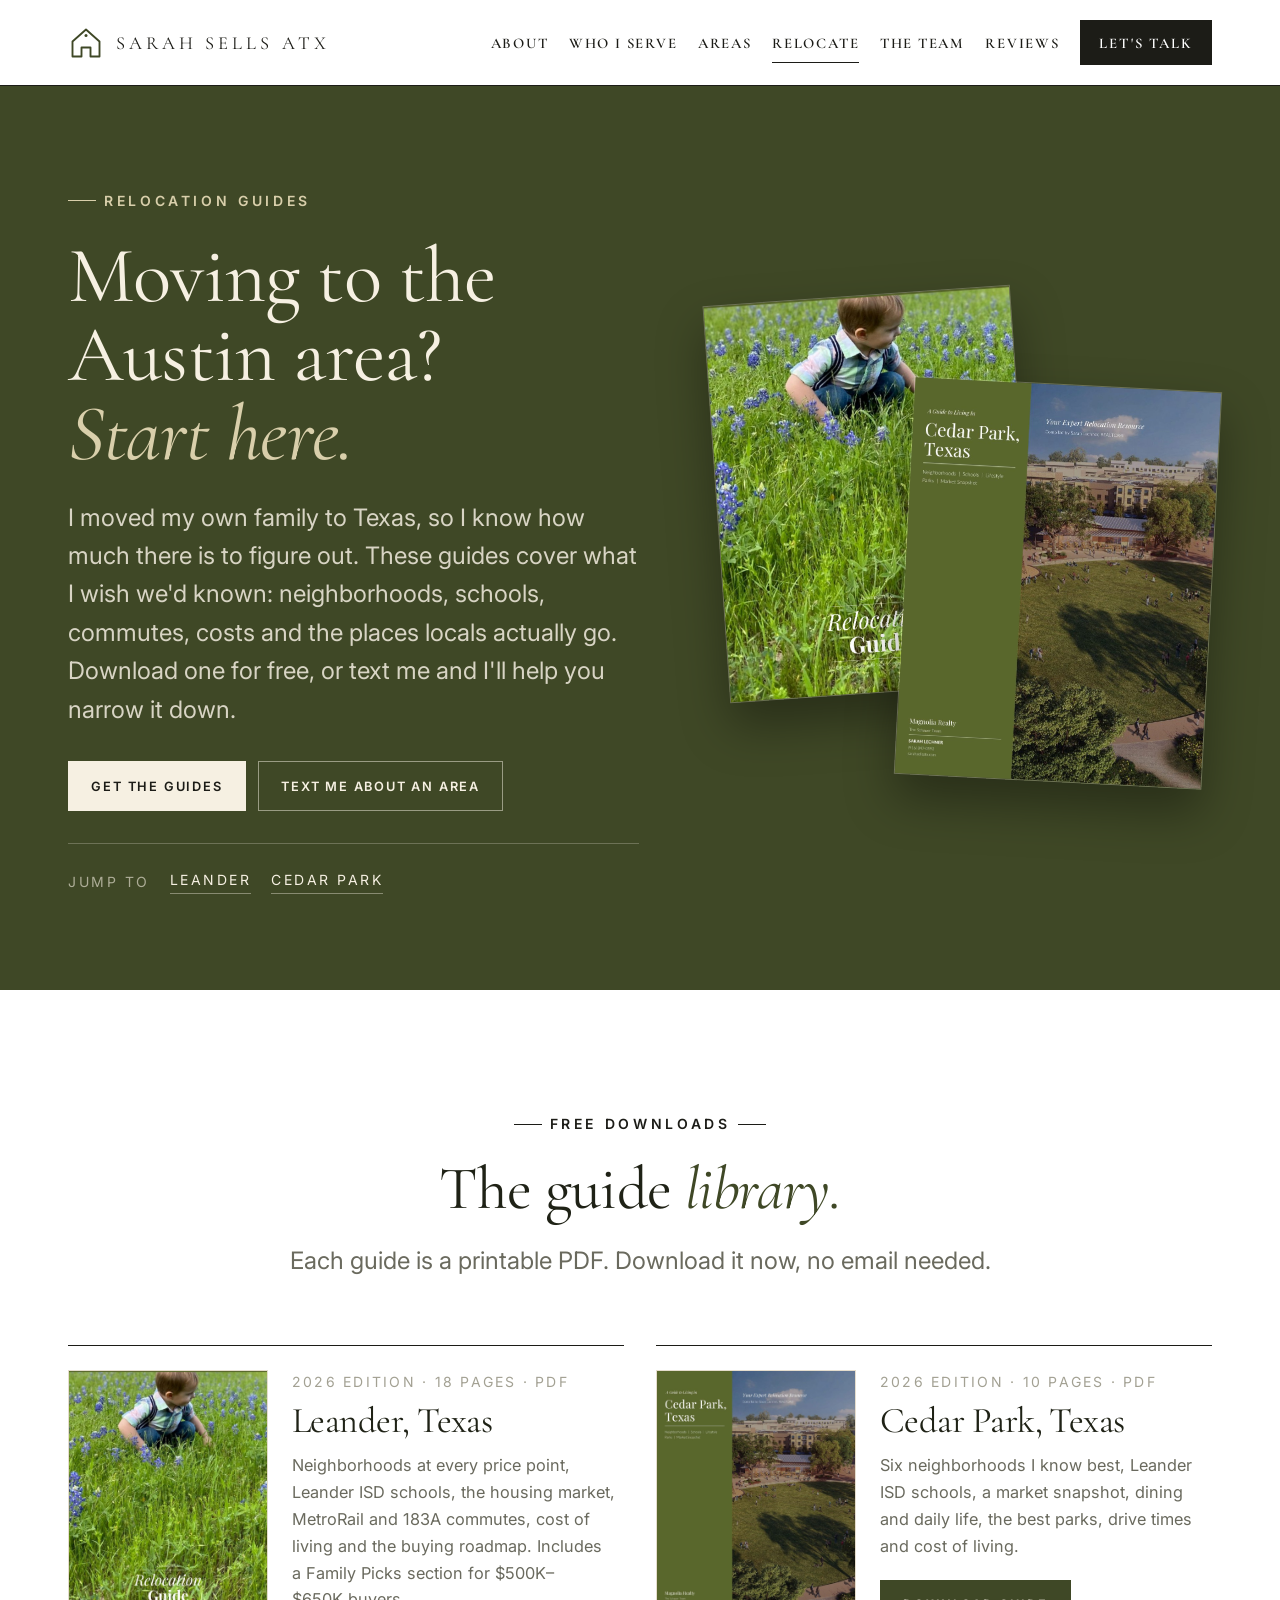
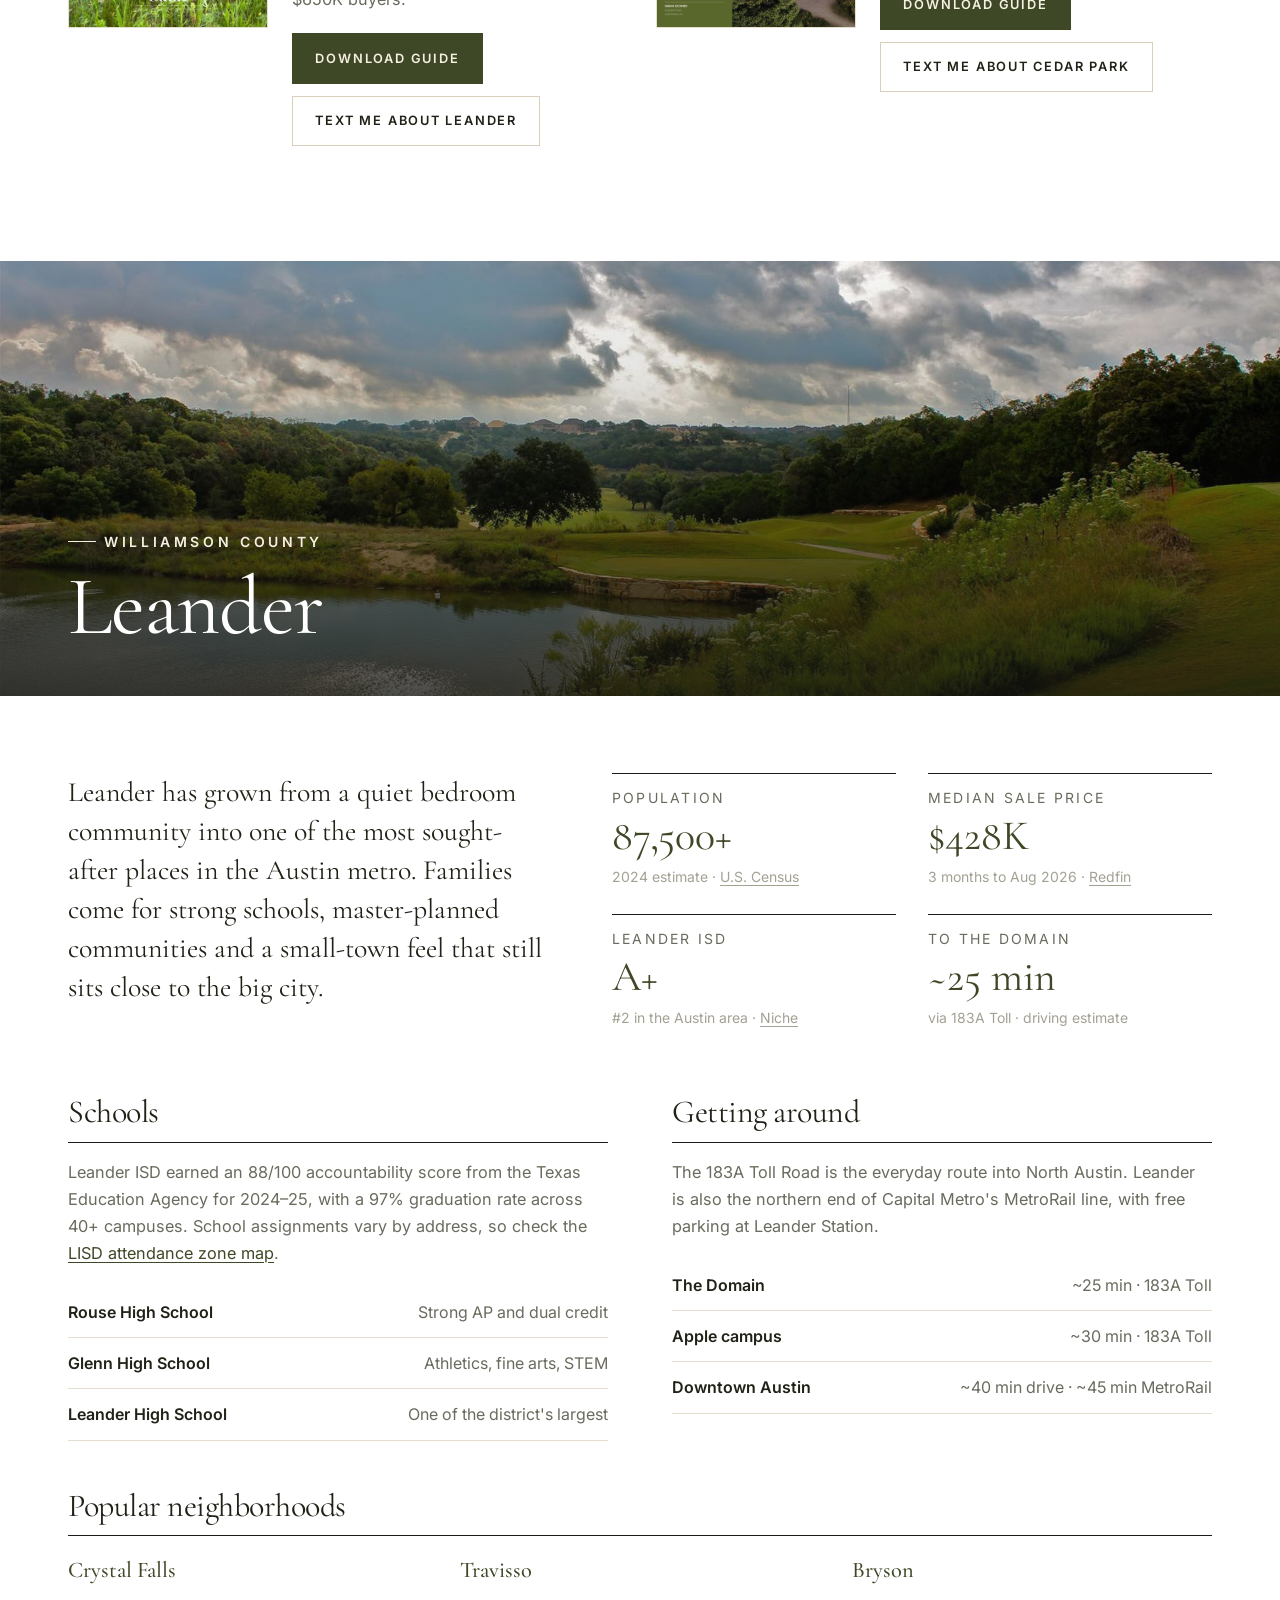
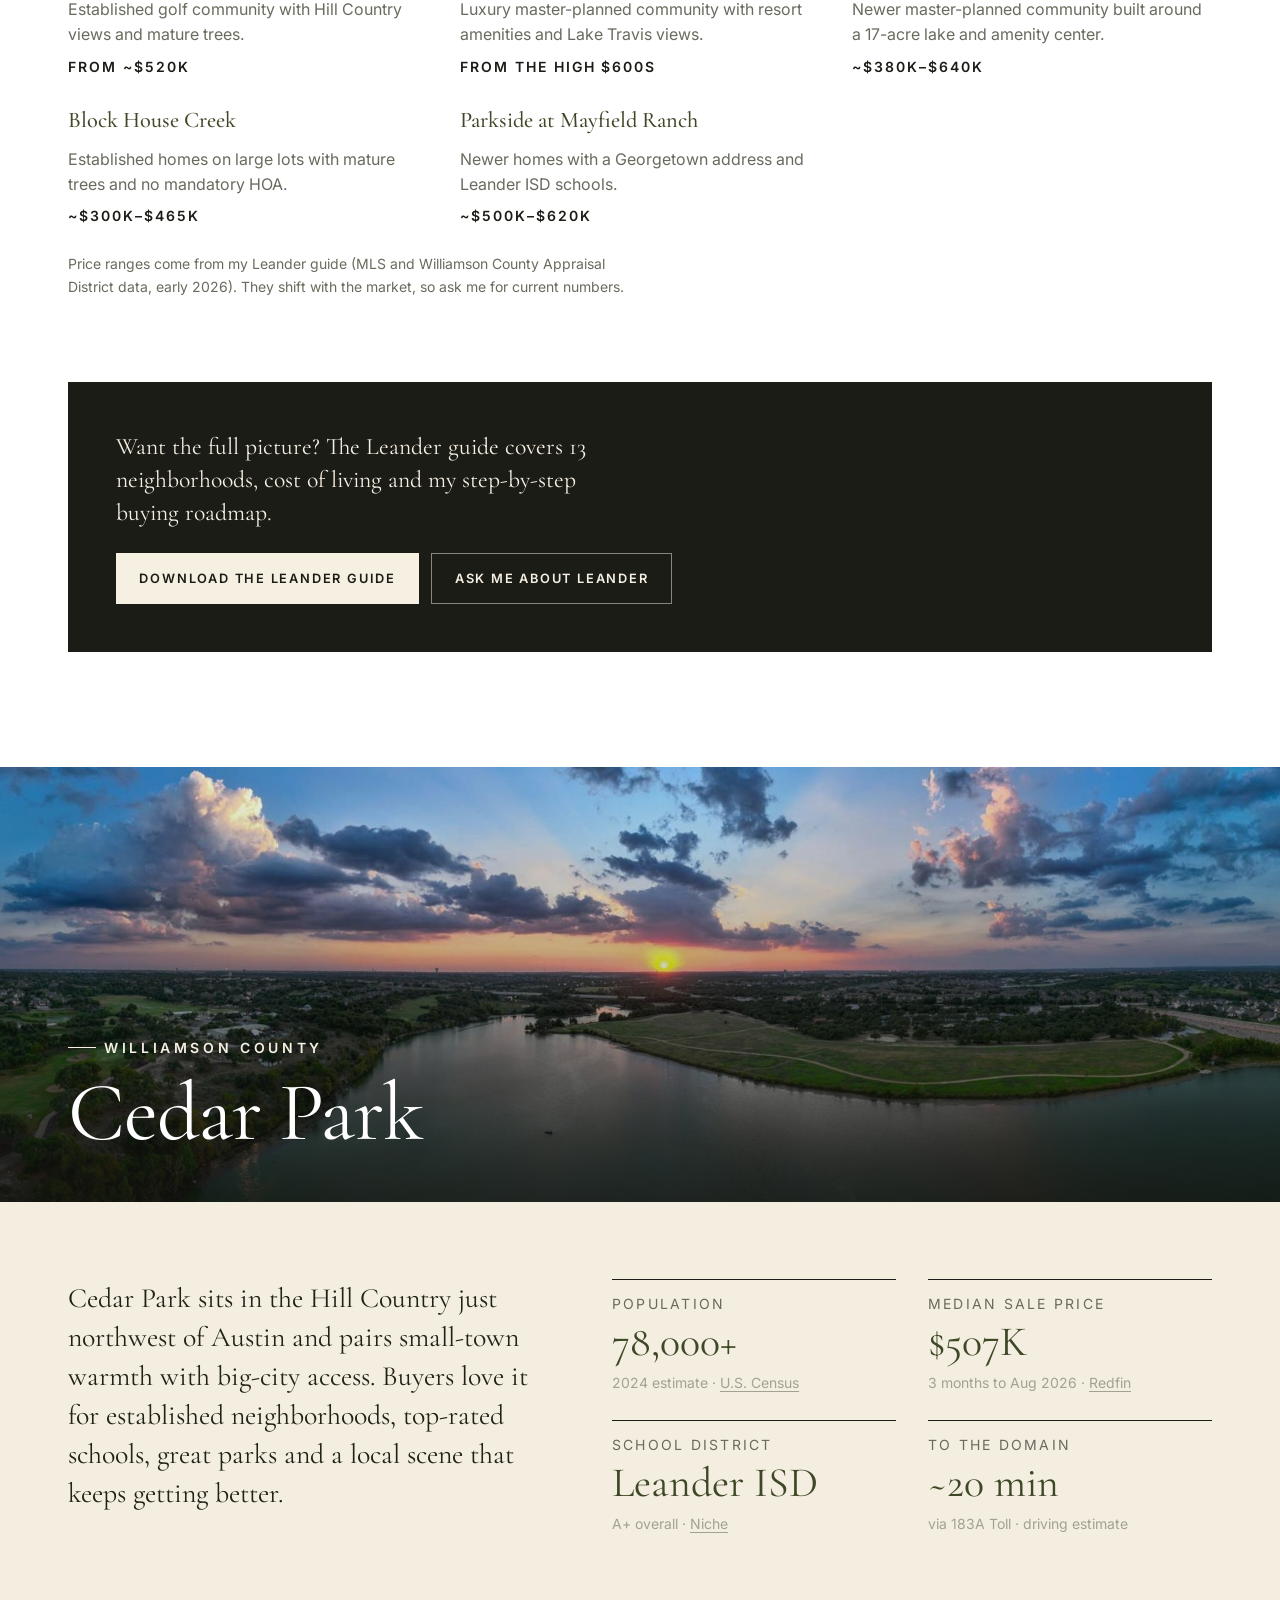
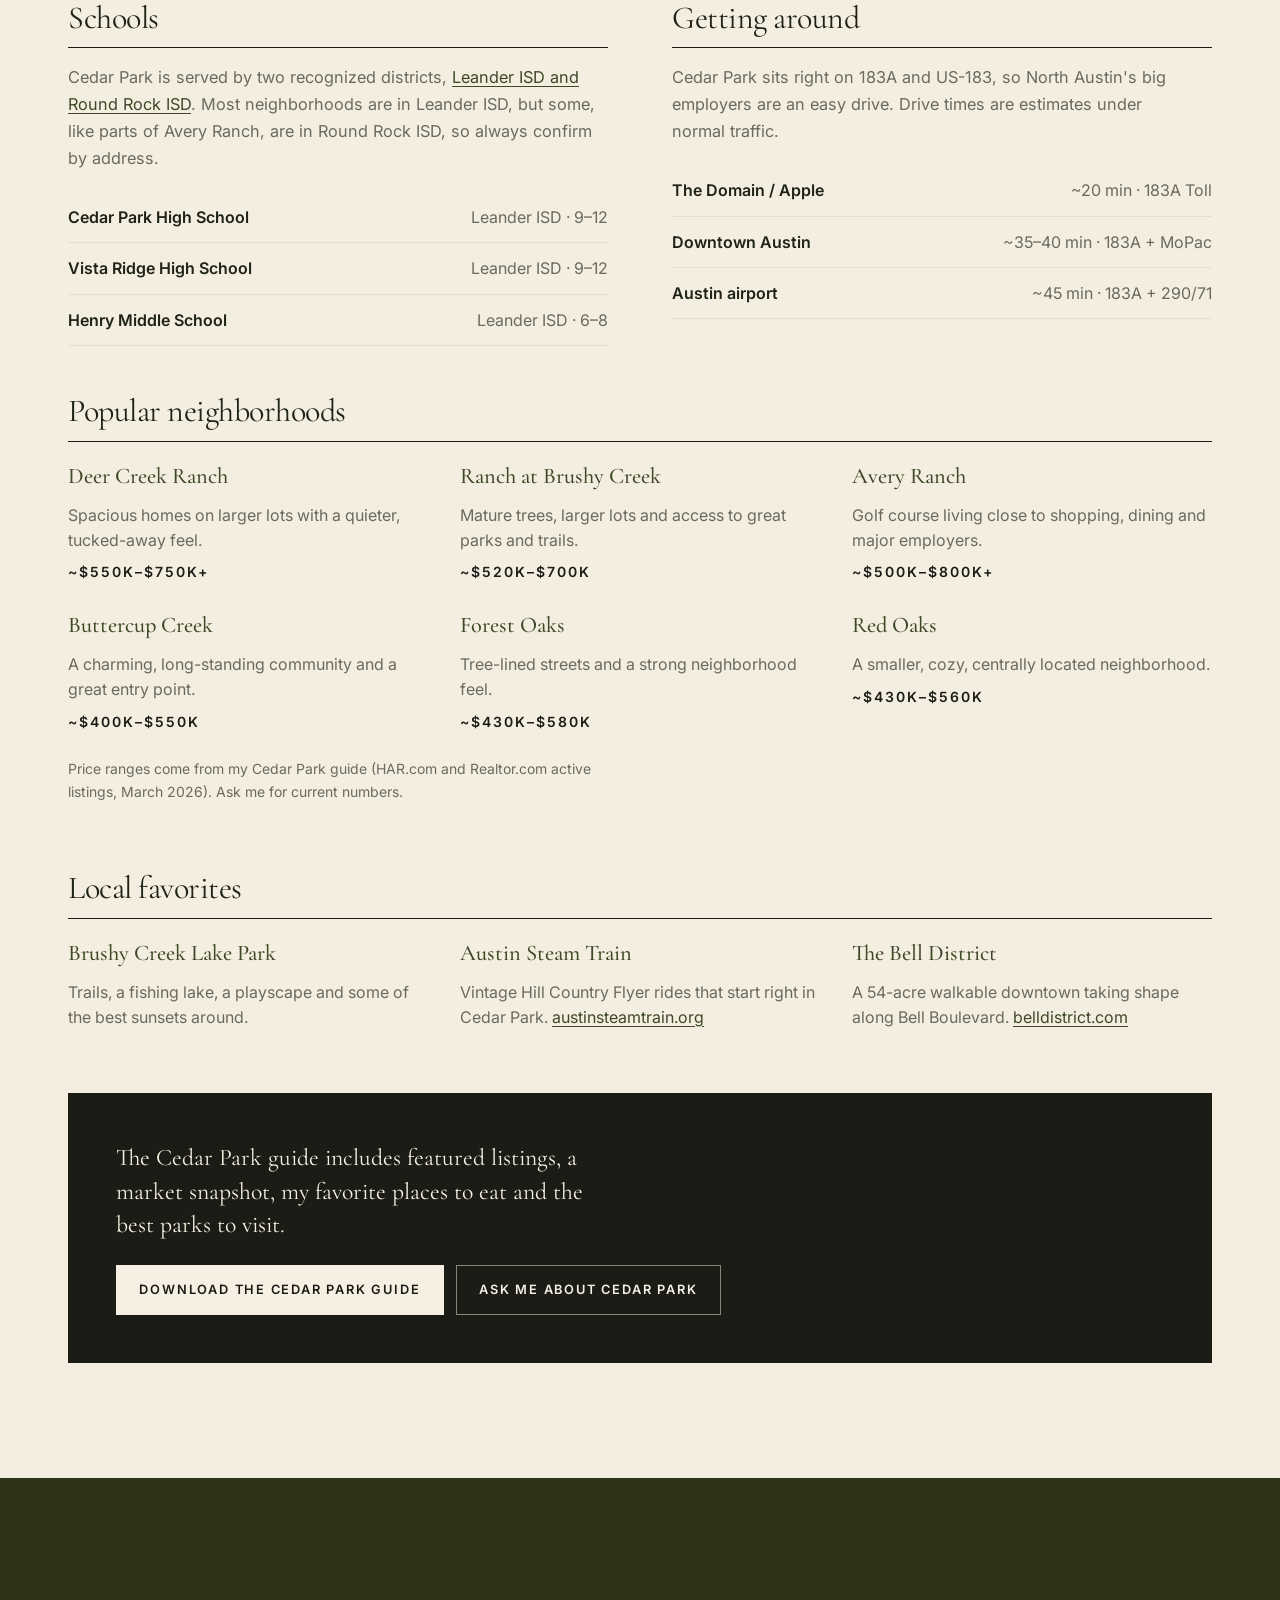
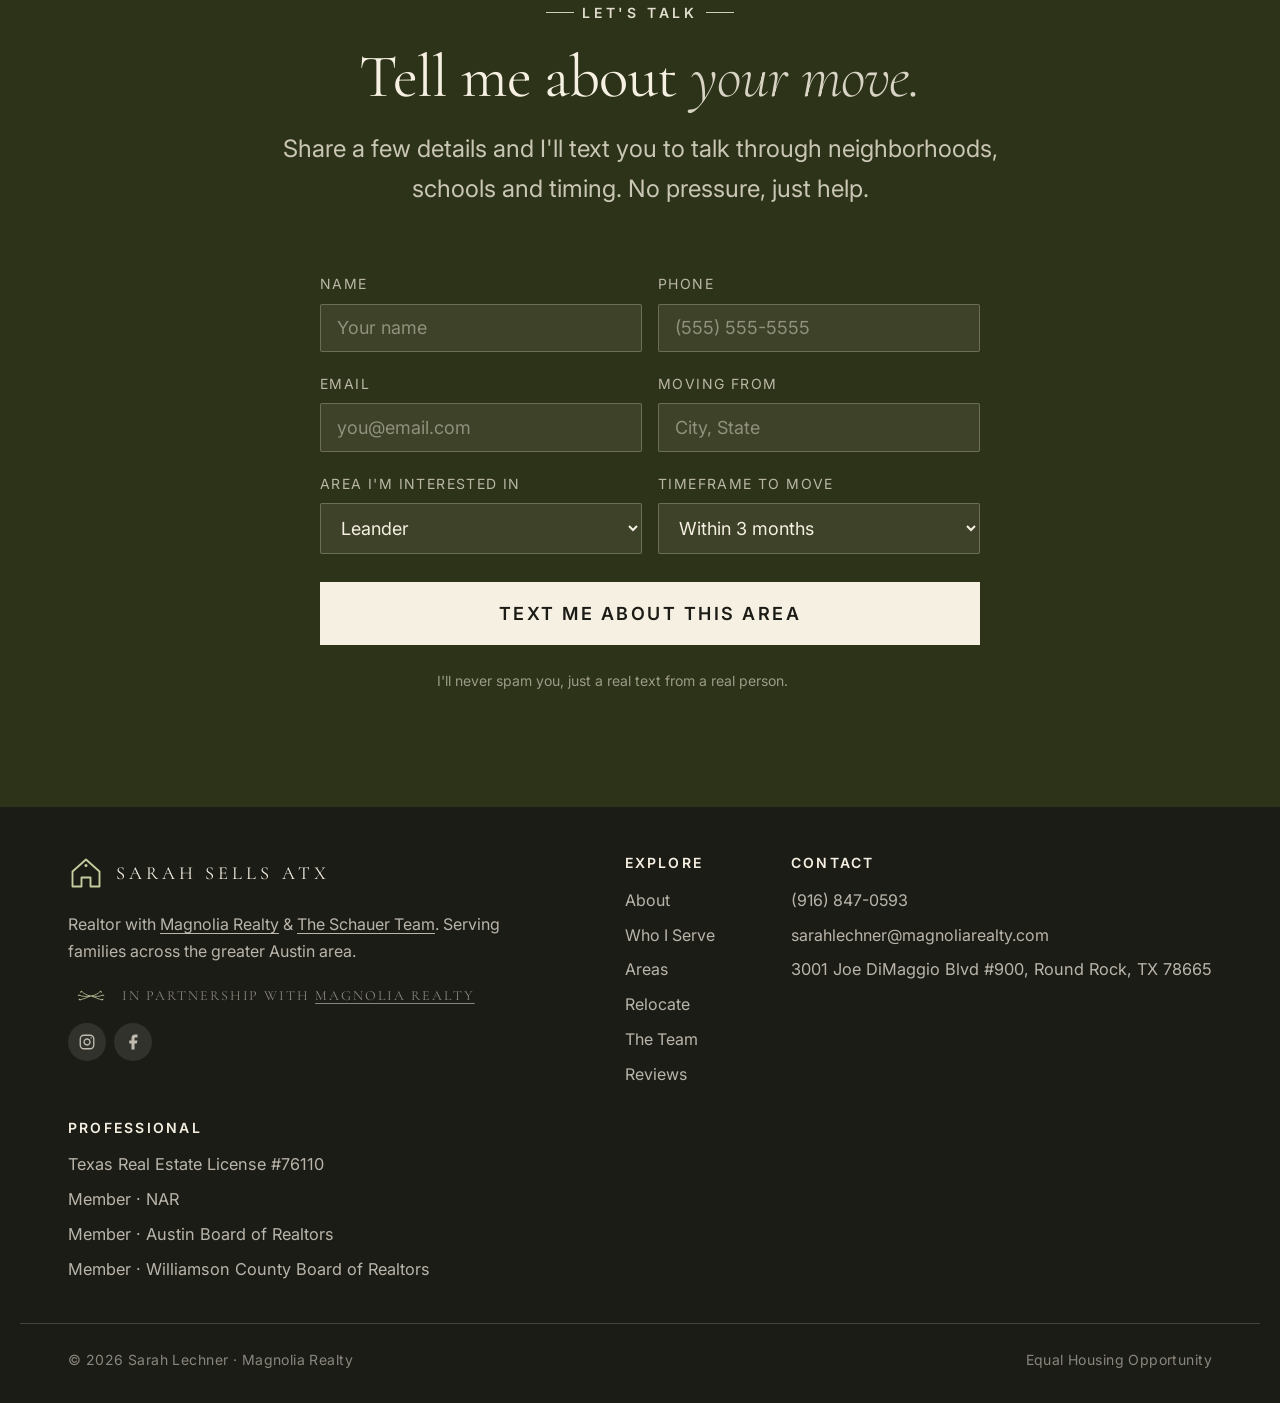
==== commit d38a88fb: "Remove dark mode toggle (light only); reorder Areas: Leander, Cedar Park, Austin, Liberty Hill, Geor" ====
--- a/relocate/index.html
+++ b/relocate/index.html
@@ -1,5 +1,5 @@
 <!doctype html>
-<html lang="en">
+<html lang="en" data-theme="light">
 <head>
   <meta charset="utf-8" />
   <meta name="viewport" content="width=device-width, initial-scale=1" />
@@ -40,9 +40,6 @@
         <a href="../index.html#team">The Team</a>
         <a href="../index.html#reviews">Reviews</a>
         <a href="#connect" class="nav-cta">Let's talk</a>
-        <button class="theme-toggle" data-theme-toggle aria-label="Switch to dark mode">
-          <svg width="18" height="18" viewBox="0 0 24 24" fill="none" stroke="currentColor" stroke-width="2"><path d="M21 12.79A9 9 0 1 1 11.21 3 7 7 0 0 0 21 12.79z"/></svg>
-        </button>
       </nav>
 
       <button class="menu-toggle" aria-label="Open menu" aria-expanded="false" aria-controls="primary-nav">
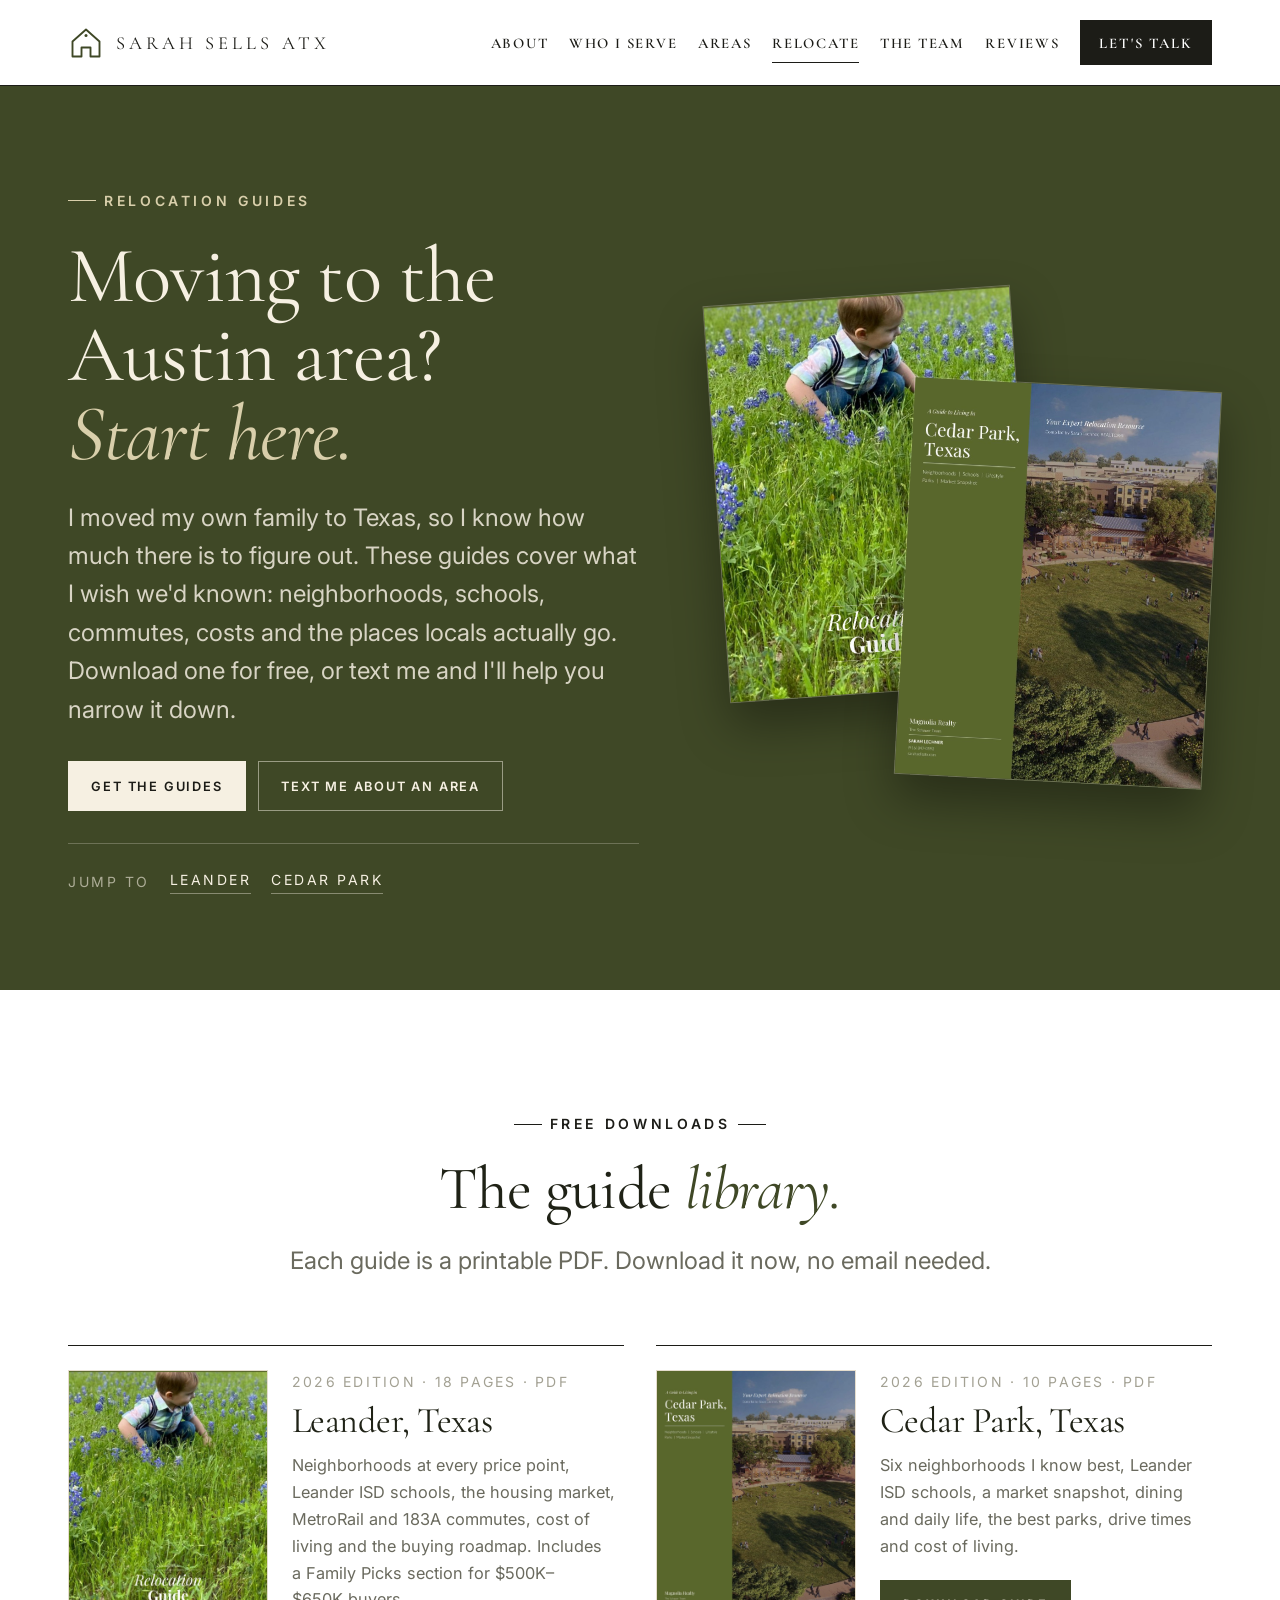
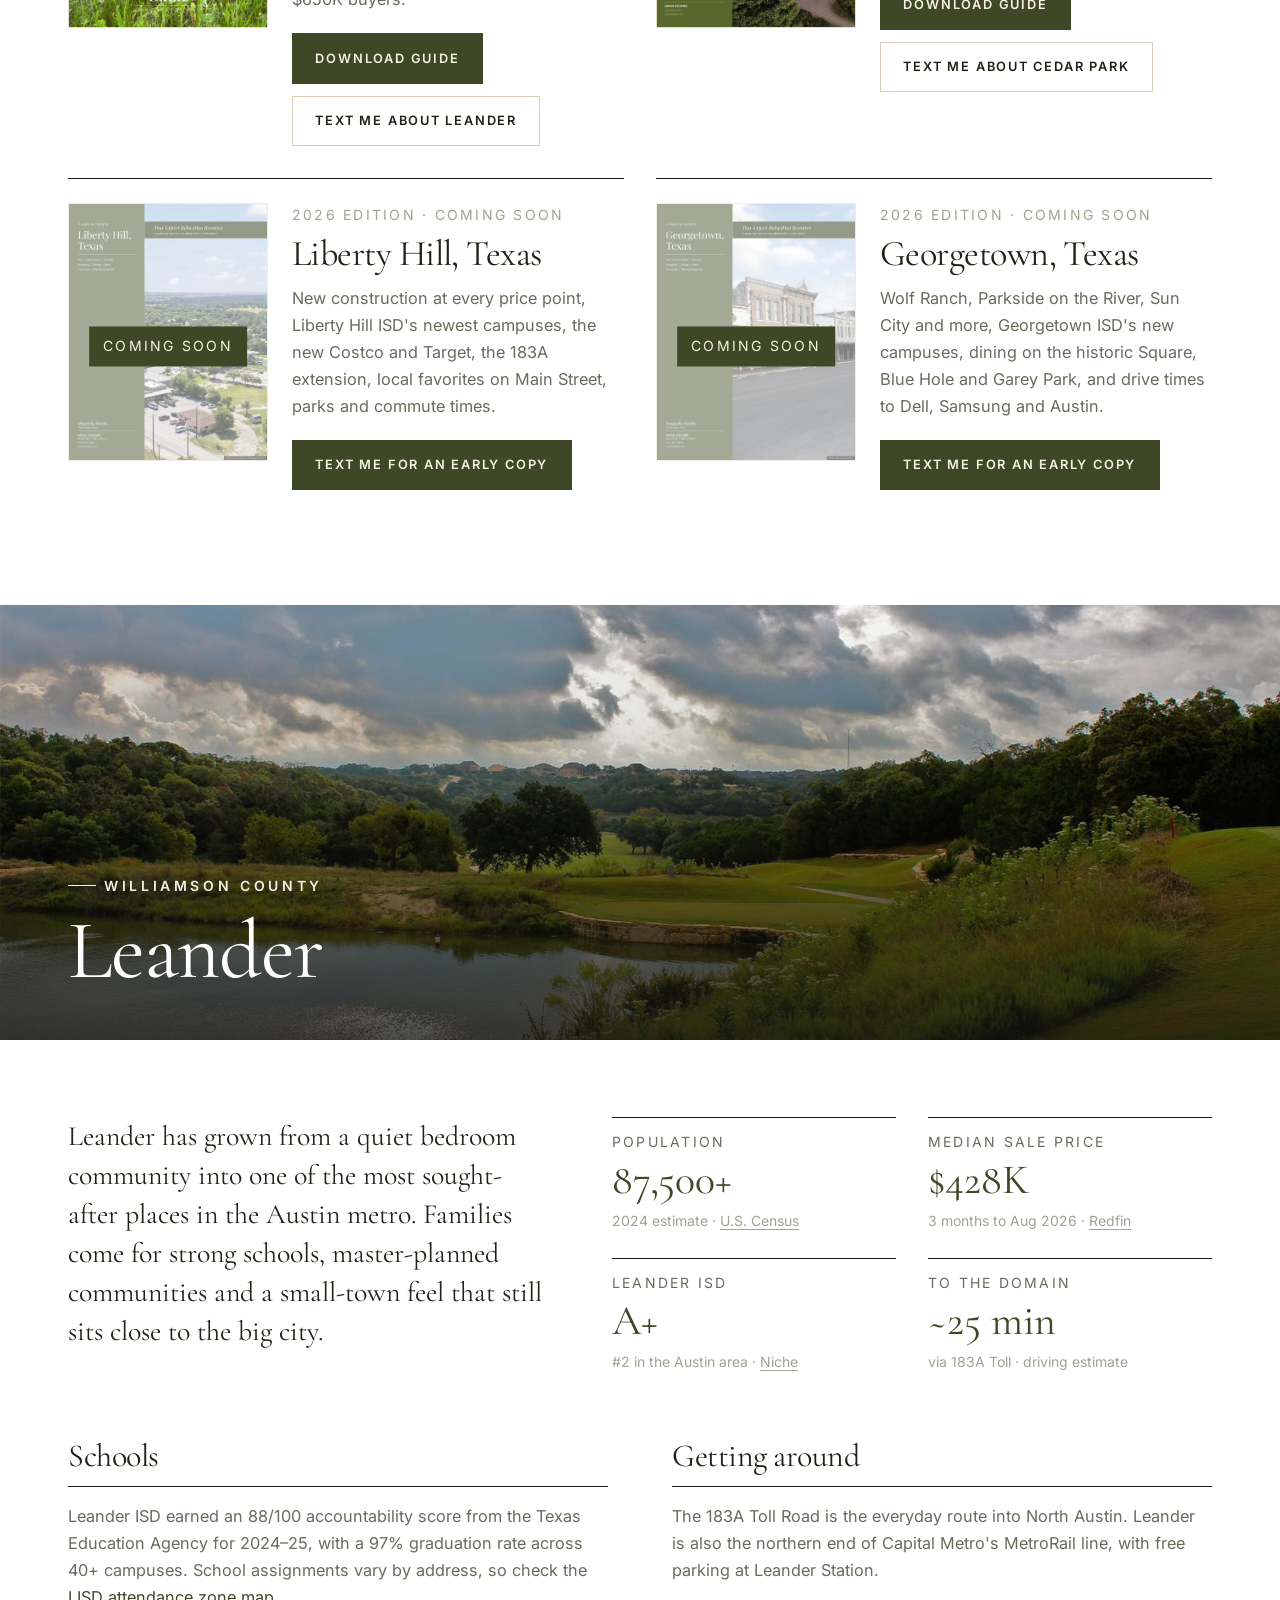
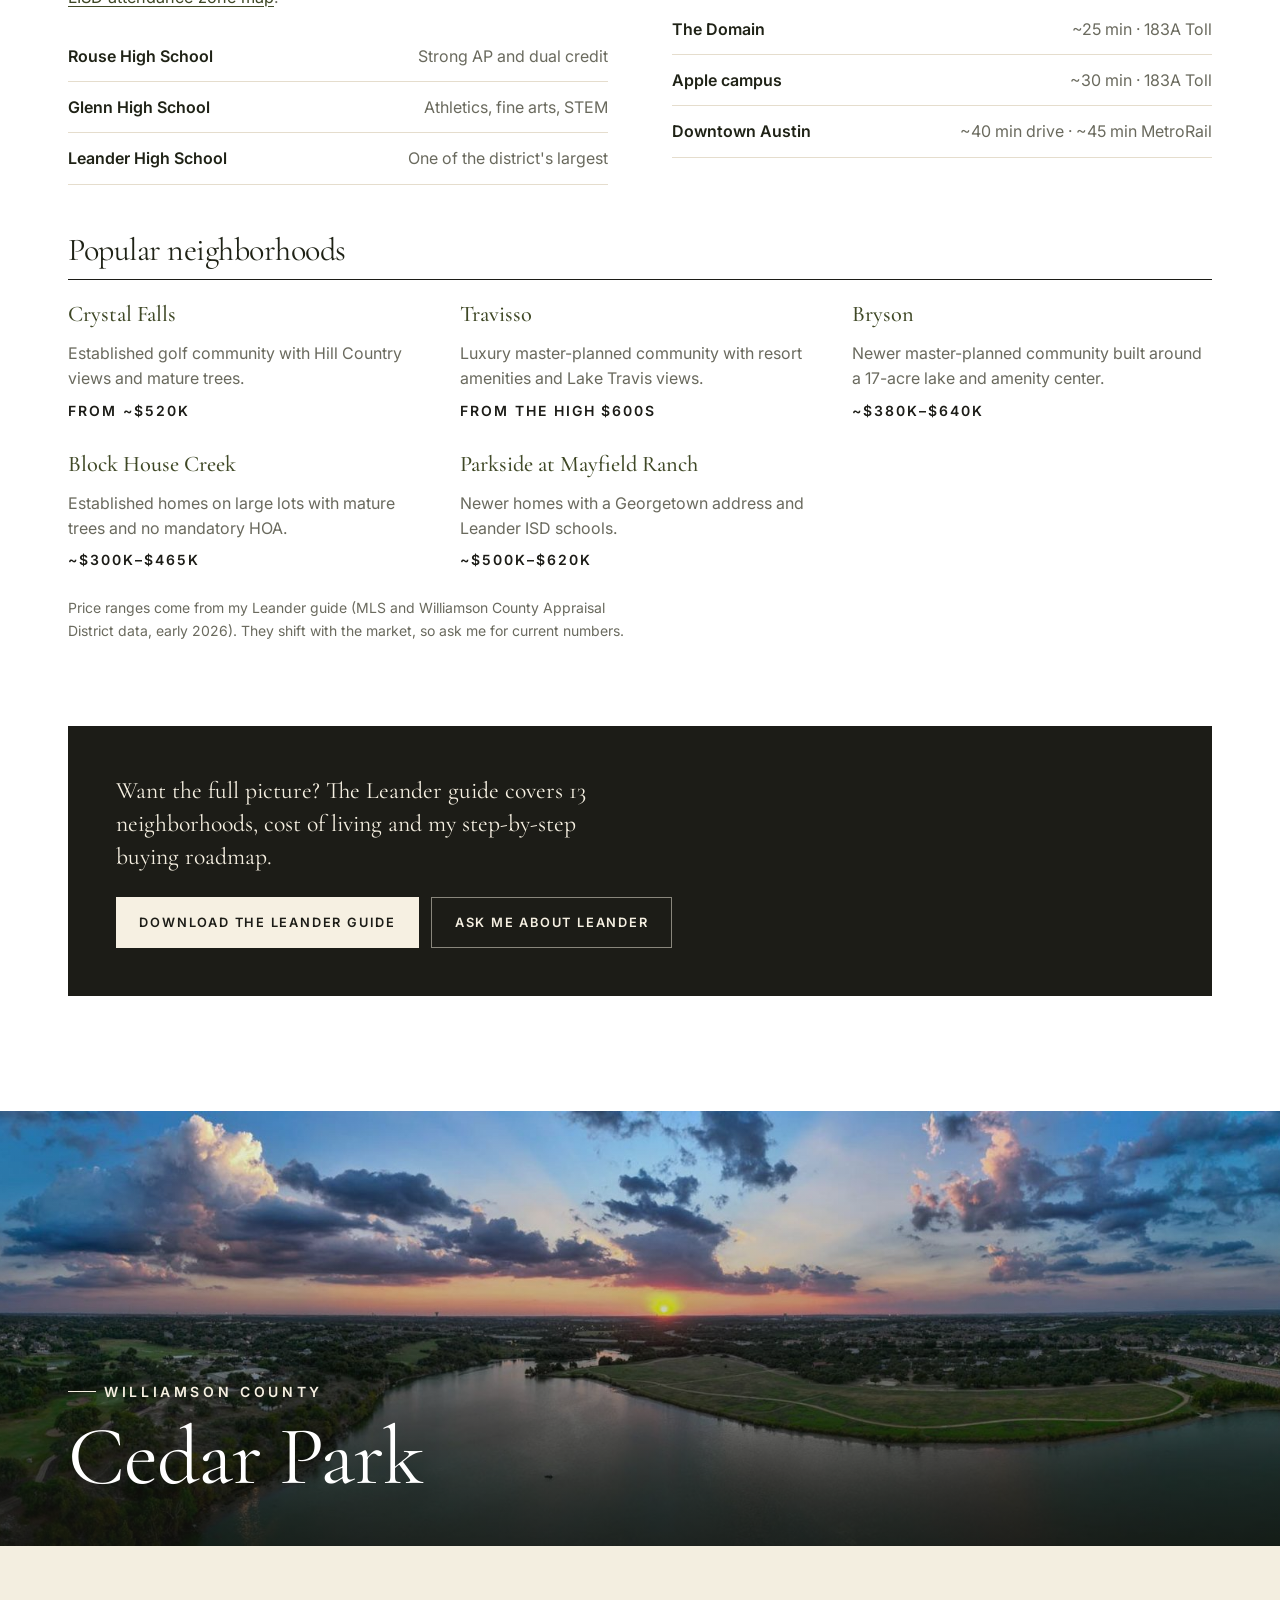
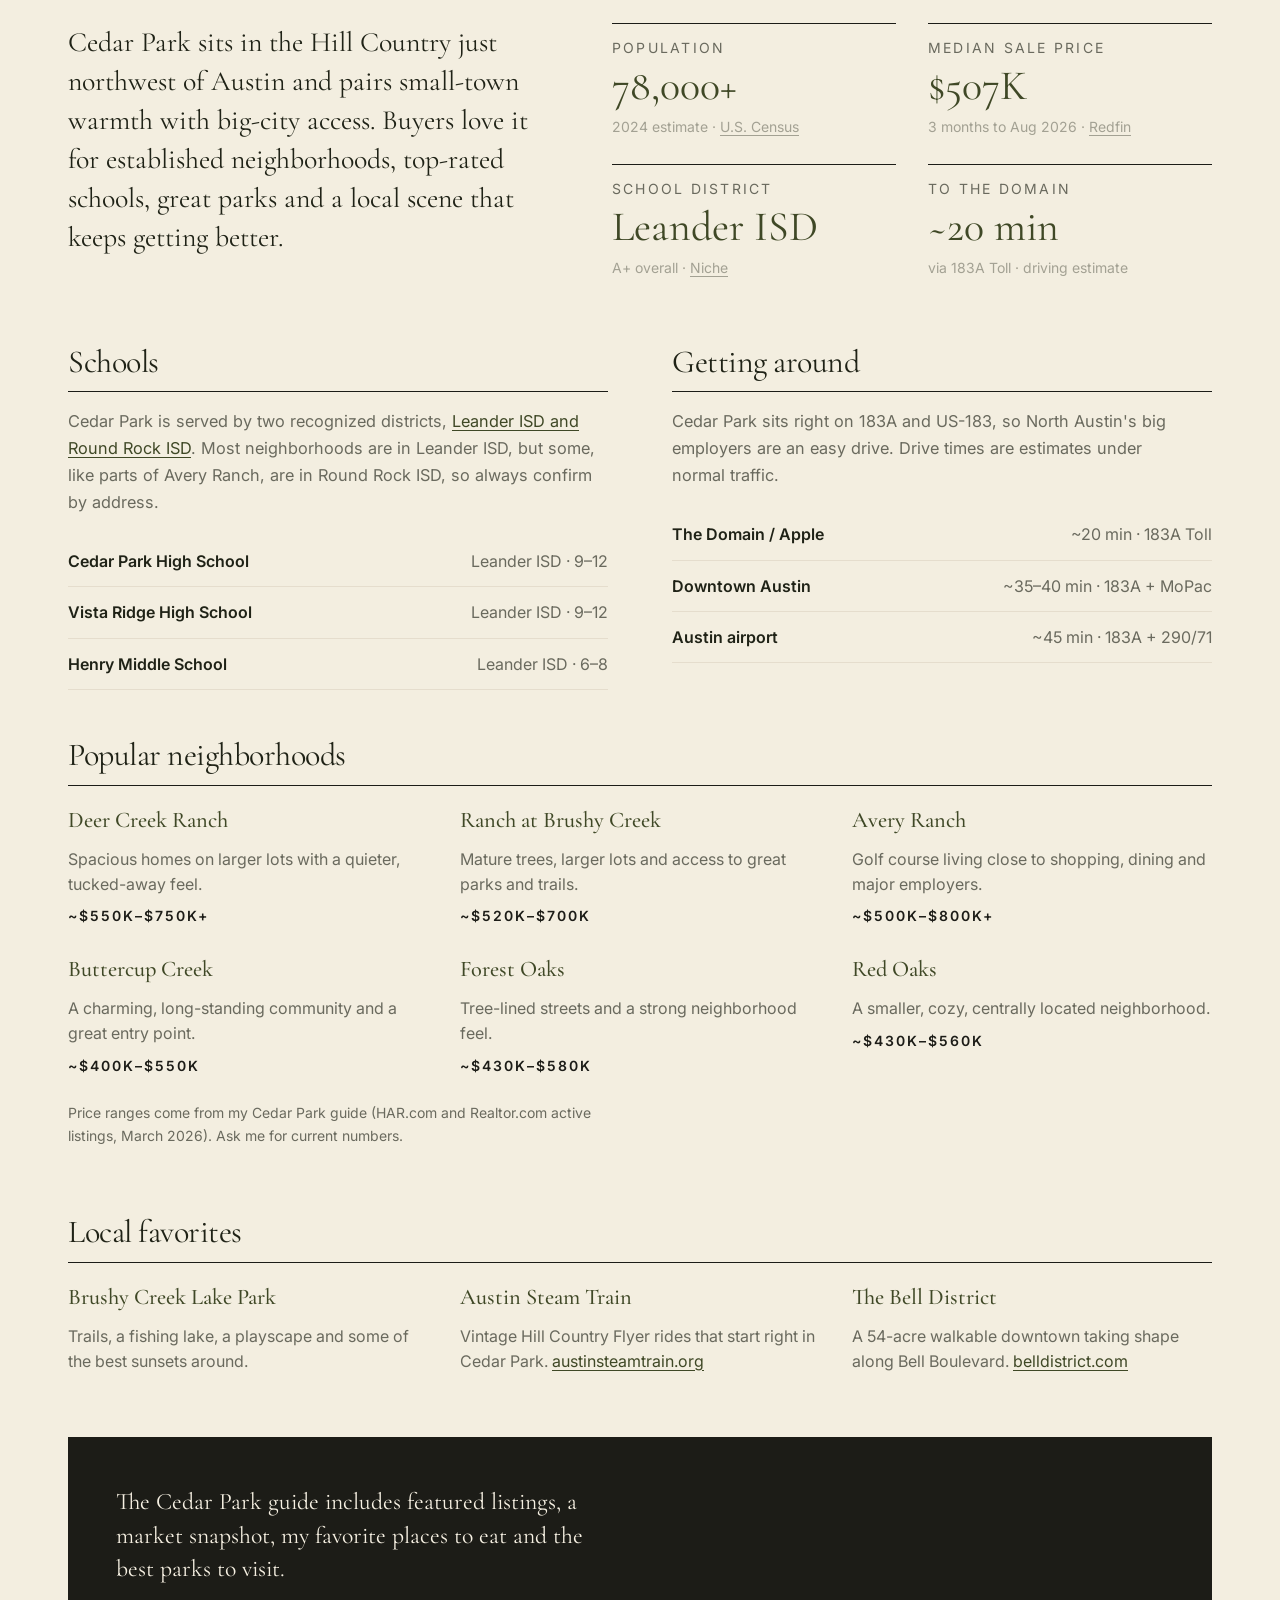
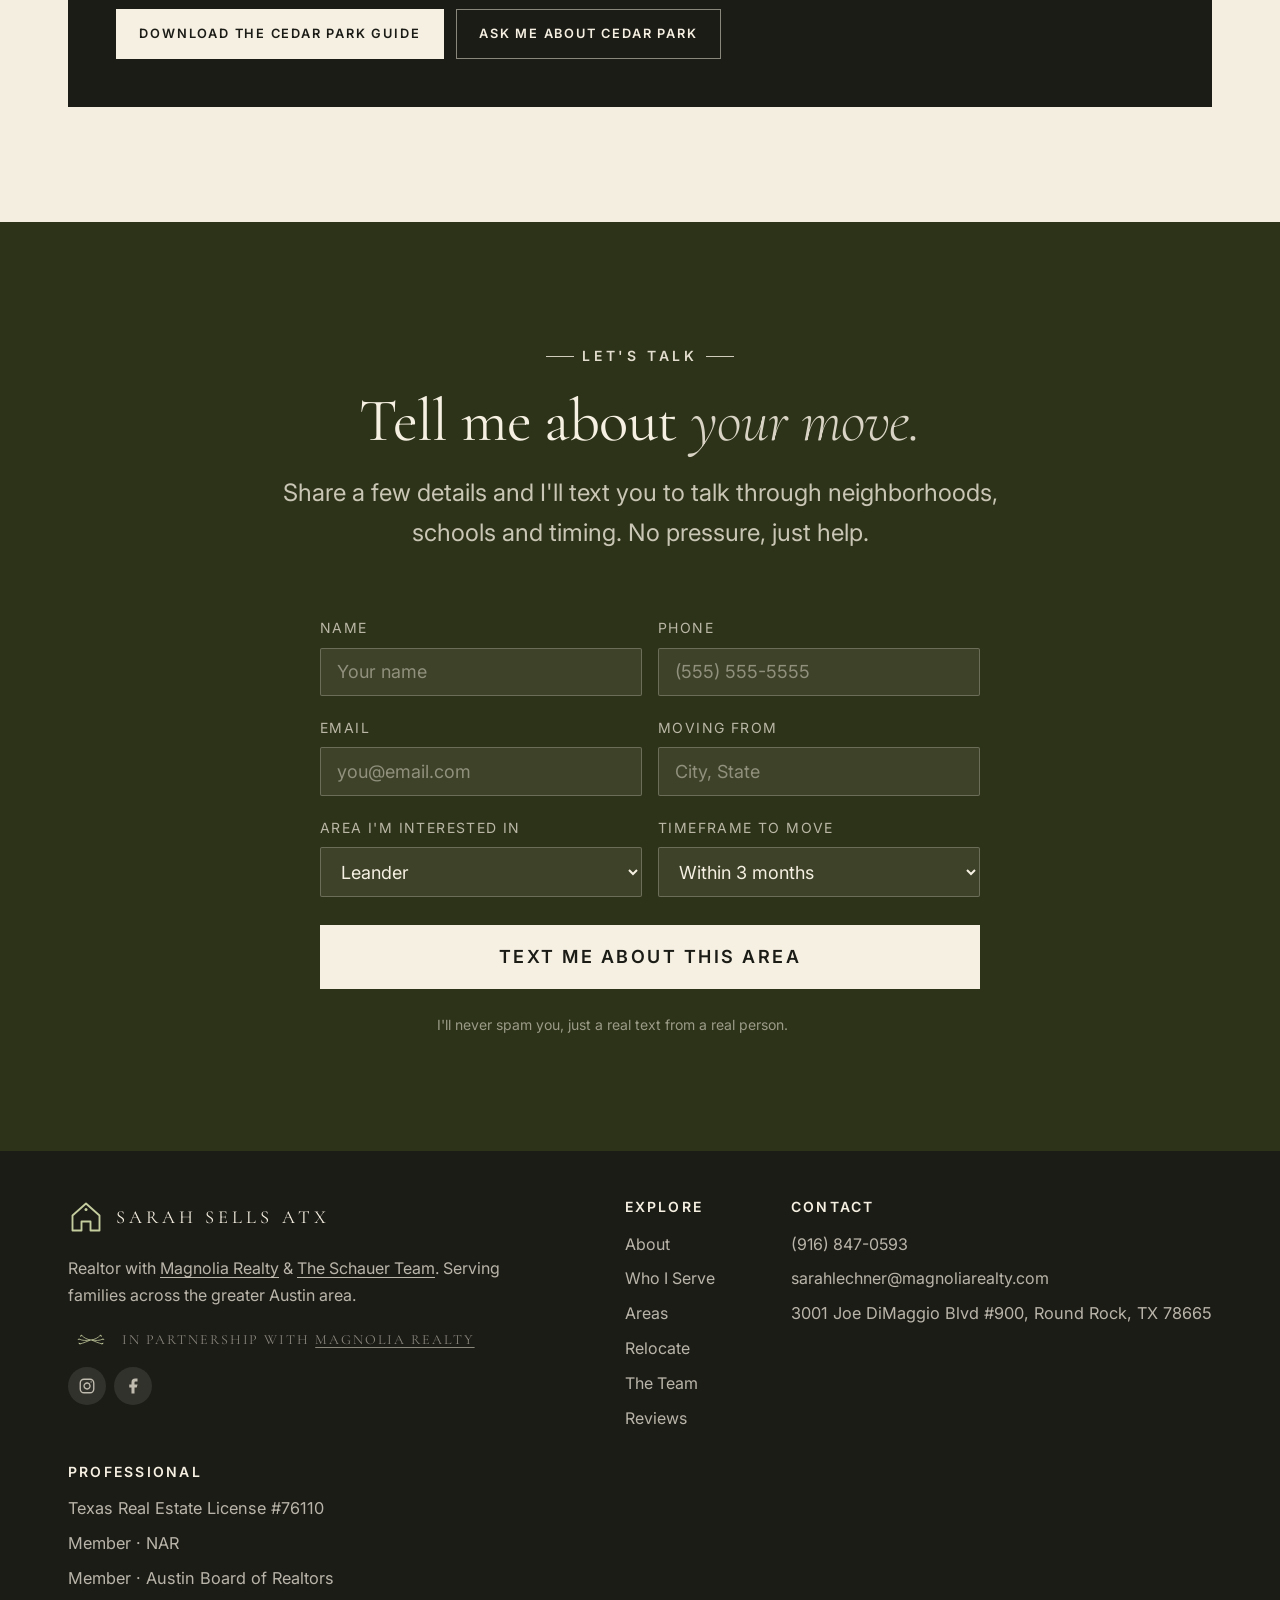
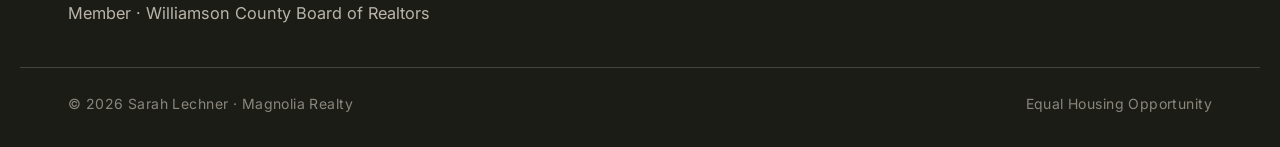
==== commit 3aae8cad: "Relocate: add Liberty Hill and Georgetown guides as Coming Soon; add both to area dropdown" ====
--- a/relocate/index.html
+++ b/relocate/index.html
@@ -112,6 +112,36 @@
               </div>
             </div>
           </article>
+
+          <article class="rl-guide rl-guide--soon" data-reveal>
+            <div class="rl-guide-cover">
+              <img src="../assets/images/relocate/liberty-hill-guide-cover.jpg" alt="Preview of the upcoming Liberty Hill, Texas Relocation Guide" loading="lazy" width="935" height="1210" />
+              <span class="rl-soon-badge">Coming Soon</span>
+            </div>
+            <div class="rl-guide-body">
+              <span class="rl-guide-meta">2026 Edition · Coming Soon</span>
+              <h3>Liberty Hill, Texas</h3>
+              <p>New construction at every price point, Liberty Hill ISD's newest campuses, the new Costco and Target, the 183A extension, local favorites on Main Street, parks and commute times.</p>
+              <div class="rl-guide-actions">
+                <a href="#connect" class="btn btn--primary" data-area="Liberty Hill">Text me for an early copy</a>
+              </div>
+            </div>
+          </article>
+
+          <article class="rl-guide rl-guide--soon" data-reveal>
+            <div class="rl-guide-cover">
+              <img src="../assets/images/relocate/georgetown-guide-cover.jpg" alt="Preview of the upcoming Georgetown, Texas Relocation Guide" loading="lazy" width="935" height="1210" />
+              <span class="rl-soon-badge">Coming Soon</span>
+            </div>
+            <div class="rl-guide-body">
+              <span class="rl-guide-meta">2026 Edition · Coming Soon</span>
+              <h3>Georgetown, Texas</h3>
+              <p>Wolf Ranch, Parkside on the River, Sun City and more, Georgetown ISD's new campuses, dining on the historic Square, Blue Hole and Garey Park, and drive times to Dell, Samsung and Austin.</p>
+              <div class="rl-guide-actions">
+                <a href="#connect" class="btn btn--primary" data-area="Georgetown">Text me for an early copy</a>
+              </div>
+            </div>
+          </article>
         </div>
       </div>
     </section>
@@ -300,6 +330,8 @@
               <select id="area" name="Area">
                 <option>Leander</option>
                 <option>Cedar Park</option>
+                <option>Liberty Hill</option>
+                <option>Georgetown</option>
                 <option>Another Austin-area city</option>
                 <option>Not sure yet</option>
               </select>
--- a/styles-relocate.css
+++ b/styles-relocate.css
@@ -97,6 +97,15 @@
 }
 .rl-guide p { color: var(--color-text-muted); margin-bottom: var(--space-5); }
 .rl-guide-actions { display: flex; flex-wrap: wrap; gap: var(--space-3); }
+.rl-guide--soon .rl-guide-cover { position: relative; display: block; }
+.rl-guide--soon .rl-guide-cover img { opacity: 0.55; filter: grayscale(35%); }
+.rl-guide--soon .rl-guide-cover:hover img { transform: none; }
+.rl-soon-badge {
+  position: absolute; left: 50%; top: 50%; transform: translate(-50%, -50%);
+  background: var(--color-olive, #3f4826); color: var(--color-cream, #f6f0e2);
+  font-size: var(--text-xs); letter-spacing: 0.16em; text-transform: uppercase;
+  padding: 8px 14px; white-space: nowrap;
+}
 
 /* ----- Area sections ----- */
 .rl-area { padding-top: 0; background: #fff; }
